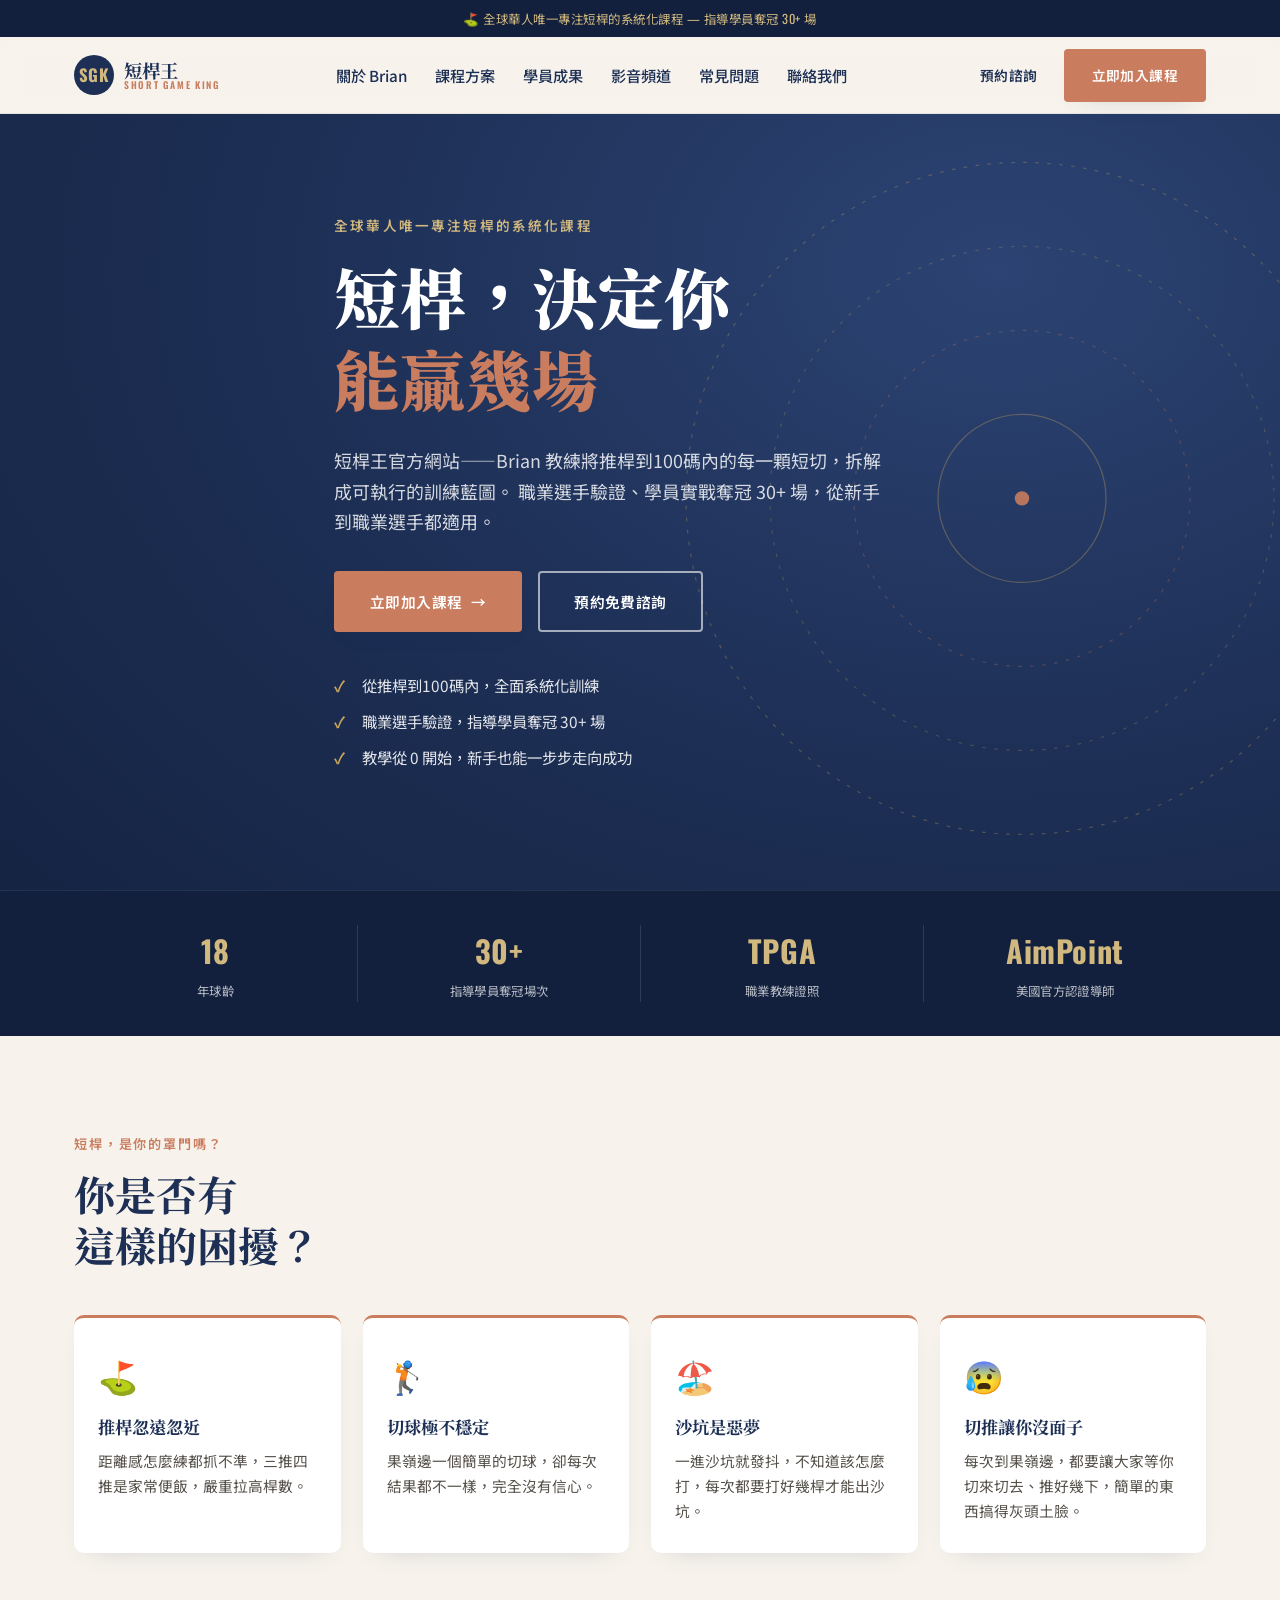
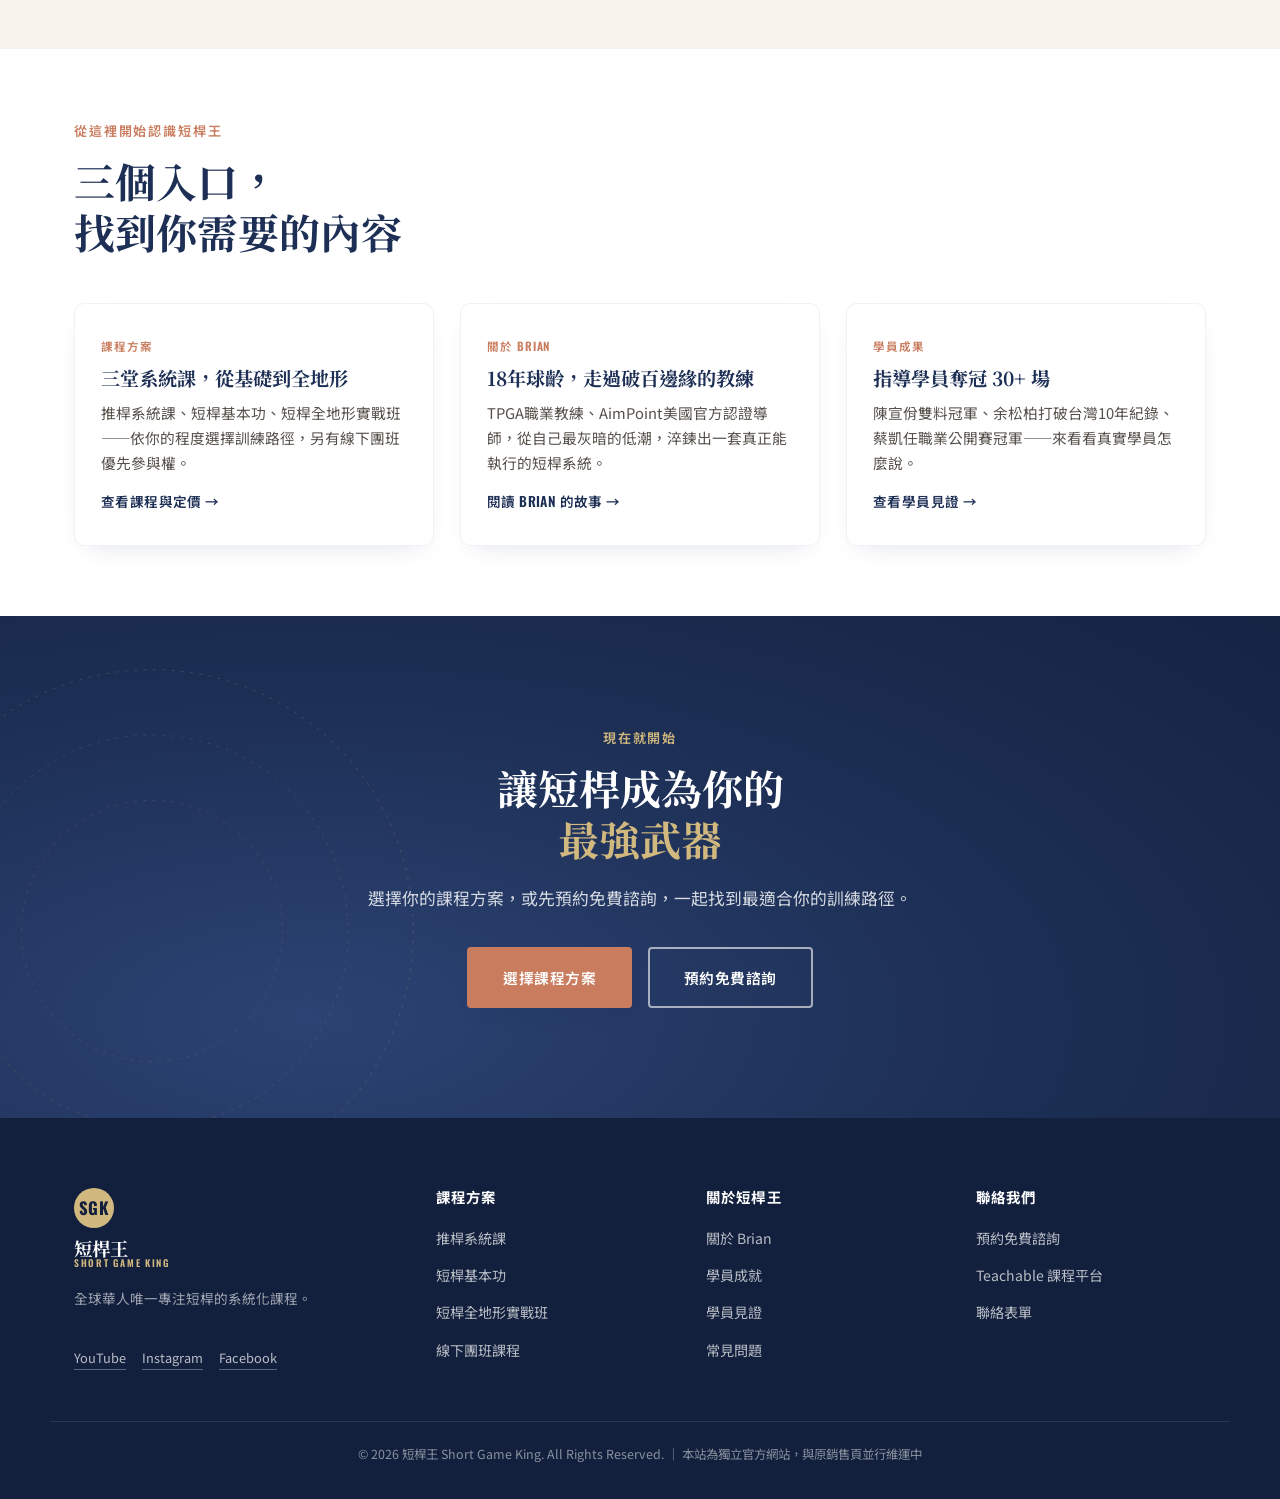
==== index.html @ 6f1ddd5a "Add files via upload" ====
<!DOCTYPE html>
<html lang="zh-Hant">
<head>
<meta charset="UTF-8">
<meta name="viewport" content="width=device-width, initial-scale=1.0">
<title>首頁｜短桿王 SHORT GAME KING</title>
<meta name="description" content="短桿王官方網站——全球華人唯一專注短桿的系統化課程，Brian教練指導學員奪冠30+場。">
<link rel="icon" href="data:,">
<link rel="preconnect" href="https://fonts.googleapis.com">
<link rel="preconnect" href="https://fonts.gstatic.com" crossorigin>
<link href="https://fonts.googleapis.com/css2?family=Noto+Serif+TC:wght@500;700;900&family=Noto+Sans+TC:wght@400;500;700&family=Oswald:wght@400;500;600;700&display=swap" rel="stylesheet">
<link rel="stylesheet" href="assets/css/style.css">
</head>
<body class="">
<div class="announce-bar">
  <span>⛳ 全球華人唯一專注短桿的系統化課程 — 指導學員奪冠 30+ 場</span>
</div>

<header class="site-header" id="siteHeader">
  <div class="container header-inner">
    <a href="index.html" class="brand">
      <span class="brand-mark">SGK</span>
      <span class="brand-text">短桿王<em>SHORT GAME KING</em></span>
    </a>

    <nav class="main-nav" id="mainNav">
      <ul>
        <li><a href="about.html">關於 Brian</a></li>
        <li class="has-dropdown">
          <a href="courses.html">課程方案</a>
          <ul class="dropdown">
            <li><a href="courses.html#course-putting">推桿系統課</a></li>
            <li><a href="courses.html#course-basic">短桿基本功</a></li>
            <li><a href="courses.html#course-pro">短桿全地形實戰班</a></li>
            <li><a href="courses.html#group-class">切桿線下團班</a></li>
          </ul>
        </li>
        <li><a href="results.html">學員成果</a></li>
        <li><a href="media.html">影音頻道</a></li>
        <li><a href="faq.html">常見問題</a></li>
        <li><a href="contact.html">聯絡我們</a></li>
      </ul>
    </nav>

    <div class="header-cta">
      <a href="contact.html" class="btn btn-ghost">預約諮詢</a>
      <a href="courses.html" class="btn btn-primary">立即加入課程</a>
    </div>

    <button class="nav-toggle" id="navToggle" aria-label="開啟選單" aria-expanded="false">
      <span></span><span></span><span></span>
    </button>
  </div>
</header>
<main id="top">
  <section class="hero">
    <div class="rings-decor " aria-hidden="true">
      <svg viewBox="0 0 600 600" xmlns="http://www.w3.org/2000/svg">
        <circle cx="300" cy="300" r="280" class="ring ring-1"/>
        <circle cx="300" cy="300" r="210" class="ring ring-2"/>
        <circle cx="300" cy="300" r="140" class="ring ring-3"/>
        <circle cx="300" cy="300" r="70" class="ring ring-4"/>
        <circle cx="300" cy="300" r="6" class="ring-pin"/>
      </svg>
    </div>
    <div class="container hero-inner">
      <p class="eyebrow">全球華人唯一專注短桿的系統化課程</p>
      <h1>短桿，決定你<br><span class="text-gold">能贏幾場</span></h1>
      <p class="hero-lede">
        短桿王官方網站——Brian 教練將推桿到100碼內的每一顆短切，拆解成可執行的訓練藍圖。
        職業選手驗證、學員實戰奪冠 30+ 場，從新手到職業選手都適用。
      </p>
      <div class="hero-actions">
        <a href="courses.html" class="btn btn-primary btn-lg">立即加入課程 <span aria-hidden="true">→</span></a>
        <a href="contact.html" class="btn btn-outline-light btn-lg">預約免費諮詢</a>
      </div>
      <ul class="hero-checks">
        <li>從推桿到100碼內，全面系統化訓練</li>
        <li>職業選手驗證，指導學員奪冠 30+ 場</li>
        <li>教學從 0 開始，新手也能一步步走向成功</li>
      </ul>
    </div>
  </section>

  <section class="stat-bar">
    <div class="container stat-grid">
      <div class="stat"><span class="stat-num">18</span><span class="stat-label">年球齡</span></div>
      <div class="stat"><span class="stat-num">30+</span><span class="stat-label">指導學員奪冠場次</span></div>
      <div class="stat"><span class="stat-num">TPGA</span><span class="stat-label">職業教練證照</span></div>
      <div class="stat"><span class="stat-num">AimPoint</span><span class="stat-label">美國官方認證導師</span></div>
    </div>
  </section>

  <section class="pain section">
    <div class="container">
      <p class="section-eyebrow">短桿，是你的罩門嗎？</p>
      <h2 class="section-title">你是否有<br>這樣的困擾？</h2>
      <div class="pain-grid">
        <div class="pain-card"><span class="pain-icon">⛳</span><h3>推桿忽遠忽近</h3><p>距離感怎麼練都抓不準，三推四推是家常便飯，嚴重拉高桿數。</p></div>
        <div class="pain-card"><span class="pain-icon">🏌️</span><h3>切球極不穩定</h3><p>果嶺邊一個簡單的切球，卻每次結果都不一樣，完全沒有信心。</p></div>
        <div class="pain-card"><span class="pain-icon">🏖️</span><h3>沙坑是惡夢</h3><p>一進沙坑就發抖，不知道該怎麼打，每次都要打好幾桿才能出沙坑。</p></div>
        <div class="pain-card"><span class="pain-icon">😰</span><h3>切推讓你沒面子</h3><p>每次到果嶺邊，都要讓大家等你切來切去、推好幾下，簡單的東西搞得灰頭土臉。</p></div>
      </div>
    </div>
  </section>

  <section class="section section-tight" style="background:var(--white);">
    <div class="container">
      <p class="section-eyebrow">從這裡開始認識短桿王</p>
      <h2 class="section-title">三個入口，<br>找到你需要的內容</h2>
      <div class="teaser-grid">
        <a href="courses.html" class="teaser-card">
          <span class="teaser-tag">課程方案</span>
          <h3>三堂系統課，從基礎到全地形</h3>
          <p>推桿系統課、短桿基本功、短桿全地形實戰班——依你的程度選擇訓練路徑，另有線下團班優先參與權。</p>
          <span class="teaser-link">查看課程與定價 →</span>
        </a>
        <a href="about.html" class="teaser-card">
          <span class="teaser-tag">關於 Brian</span>
          <h3>18年球齡，走過破百邊緣的教練</h3>
          <p>TPGA職業教練、AimPoint美國官方認證導師，從自己最灰暗的低潮，淬鍊出一套真正能執行的短桿系統。</p>
          <span class="teaser-link">閱讀 Brian 的故事 →</span>
        </a>
        <a href="results.html" class="teaser-card">
          <span class="teaser-tag">學員成果</span>
          <h3>指導學員奪冠 30+ 場</h3>
          <p>陳宣佾雙料冠軍、余松柏打破台灣10年紀錄、蔡凱任職業公開賽冠軍——來看看真實學員怎麼說。</p>
          <span class="teaser-link">查看學員見證 →</span>
        </a>
      </div>
    </div>
  </section>

  <section class="final-cta" id="contact-cta">
    <div class="rings-decor" aria-hidden="true">
      <svg viewBox="0 0 600 600" xmlns="http://www.w3.org/2000/svg">
        <circle cx="300" cy="300" r="280" class="ring ring-1"/>
        <circle cx="300" cy="300" r="210" class="ring ring-2"/>
        <circle cx="300" cy="300" r="140" class="ring ring-3"/>
      </svg>
    </div>
    <div class="container final-cta-inner">
      <p class="section-eyebrow section-eyebrow--light">現在就開始</p>
      <h2 class="section-title section-title--light">讓短桿成為你的<br><span class="text-gold">最強武器</span></h2>
      <p class="final-cta-desc">選擇你的課程方案，或先預約免費諮詢，一起找到最適合你的訓練路徑。</p>
      <div class="hero-actions">
        <a href="courses.html" class="btn btn-primary btn-lg">選擇課程方案</a>
        <a href="https://calendly.com/shortgameking_tw/1v1_call" class="btn btn-outline-light btn-lg" target="_blank" rel="noopener">預約免費諮詢</a>
      </div>
    </div>
  </section>

</main>
<footer class="site-footer">
  <div class="container footer-grid">
    <div class="footer-brand">
      <span class="brand-mark">SGK</span>
      <span class="brand-text">短桿王<em>SHORT GAME KING</em></span>
      <p>全球華人唯一專注短桿的系統化課程。</p>
      <ul class="footer-social">
        <li><a href="#" id="footer-youtube">YouTube</a></li>
        <li><a href="#" id="footer-instagram">Instagram</a></li>
        <li><a href="#" id="footer-facebook">Facebook</a></li>
      </ul>
    </div>
    <div class="footer-col">
      <h4>課程方案</h4>
      <ul>
        <li><a href="courses.html#course-putting">推桿系統課</a></li>
        <li><a href="courses.html#course-basic">短桿基本功</a></li>
        <li><a href="courses.html#course-pro">短桿全地形實戰班</a></li>
        <li><a href="courses.html#group-class">線下團班課程</a></li>
      </ul>
    </div>
    <div class="footer-col">
      <h4>關於短桿王</h4>
      <ul>
        <li><a href="about.html">關於 Brian</a></li>
        <li><a href="results.html">學員成就</a></li>
        <li><a href="results.html#testimonials">學員見證</a></li>
        <li><a href="faq.html">常見問題</a></li>
      </ul>
    </div>
    <div class="footer-col">
      <h4>聯絡我們</h4>
      <ul>
        <li><a href="https://calendly.com/shortgameking_tw/1v1_call" target="_blank" rel="noopener">預約免費諮詢</a></li>
        <li><a href="https://shortgameking_tw.teachable.com" target="_blank" rel="noopener">Teachable 課程平台</a></li>
        <li><a href="contact.html">聯絡表單</a></li>
      </ul>
    </div>
  </div>
  <div class="container footer-bottom">
    <p>© <span id="year"></span> 短桿王 Short Game King. All Rights Reserved. ｜ 本站為獨立官方網站，與原銷售頁並行維運中</p>
  </div>
</footer>

<a href="contact.html" class="sticky-cta">預約免費諮詢</a>

<script src="assets/js/script.js"></script>
</body>
</html>
---- assets/css/style.css ----
/* ==========================================================
   短桿王 SHORT GAME KING — 官方網站 Design Tokens
   Color: Navy #1D2F55 / Terracotta #C97C5E / Gold #C9A45C / Cream #F7F3EC
   Type: Noto Serif TC (display) + Noto Sans TC (body) + Oswald (utility/stat)
   Signature: 距離環 Distance Rings — 呼應 AimPoint 果嶺判讀 / 推桿距離控制
   ========================================================== */

:root{
  --navy:        #1D2F55;
  --navy-deep:   #12203D;
  --navy-tint:   #2C4373;
  --terracotta:  #C97C5E;
  --terracotta-deep:#B0603F;
  --gold:        #C9A45C;
  --gold-light:  #D1B87F;
  --cream:       #F7F3EC;
  --cream-deep:  #EFE8DA;
  --ink:         #201C18;
  --ink-soft:    #55504A;
  --white:       #FFFFFF;

  --font-display: 'Noto Serif TC', serif;
  --font-body:    'Noto Sans TC', sans-serif;
  --font-utility: 'Oswald', 'Noto Sans TC', sans-serif;

  --radius: 4px;
  --radius-lg: 10px;
  --shadow-card: 0 18px 40px -20px rgba(29,47,85,.28);
  --shadow-soft: 0 10px 26px -16px rgba(29,47,85,.22);
  --container-w: 1180px;
}

*,*::before,*::after{ box-sizing: border-box; }
html{ scroll-behavior: smooth; }
body{
  margin:0;
  font-family: var(--font-body);
  color: var(--ink);
  background: var(--cream);
  line-height: 1.7;
  -webkit-font-smoothing: antialiased;
}
img{ max-width:100%; display:block; }
a{ color: inherit; text-decoration: none; }
ul{ list-style:none; margin:0; padding:0; }
h1,h2,h3,h4{ font-family: var(--font-display); margin:0; color: var(--navy); line-height:1.25; }
p{ margin:0 0 1em; }
.container{ max-width: var(--container-w); margin:0 auto; padding: 0 24px; }

:focus-visible{ outline: 3px solid var(--terracotta); outline-offset: 2px; }

@media (prefers-reduced-motion: reduce){
  *{ animation-duration: .001ms !important; animation-iteration-count: 1 !important; transition-duration: .001ms !important; scroll-behavior: auto !important; }
}

/* ---------- Buttons ---------- */
.btn{
  display:inline-flex; align-items:center; gap:8px;
  font-family: var(--font-utility);
  font-weight:600; letter-spacing:.03em; text-transform:uppercase; font-size:.86rem;
  padding: 13px 26px;
  border-radius: var(--radius);
  border: 2px solid transparent;
  cursor:pointer;
  transition: transform .18s ease, box-shadow .18s ease, background .18s ease, color .18s ease, border-color .18s ease;
  white-space: nowrap;
}
.btn:hover{ transform: translateY(-2px); }
.btn-primary{ background: var(--terracotta); color: var(--white); box-shadow: var(--shadow-soft); }
.btn-primary:hover{ background: var(--terracotta-deep); }
.btn-outline{ background: transparent; color: var(--navy); border-color: var(--navy); }
.btn-outline:hover{ background: var(--navy); color: var(--white); }
.btn-outline-light{ background: transparent; color: var(--white); border-color: rgba(255,255,255,.6); }
.btn-outline-light:hover{ background: var(--white); color: var(--navy); border-color: var(--white); }
.btn-ghost{ background: transparent; color: var(--navy); padding: 13px 14px; }
.btn-ghost:hover{ color: var(--terracotta); transform:none; }
.btn-lg{ padding: 16px 34px; font-size: .92rem; }
.btn-sm{ padding: 9px 18px; font-size: .76rem; width:100%; justify-content:center; }

/* ---------- Section shells ---------- */
.section{ padding: 96px 0; }
.section.section-tight{ padding: 70px 0; }
.section-eyebrow{
  font-family: var(--font-utility);
  text-transform: uppercase; letter-spacing:.14em; font-size:.82rem;
  color: var(--terracotta); font-weight:600; margin: 0 0 14px;
}
.section-eyebrow--light{ color: var(--gold-light); }
.section-title{ font-size: clamp(1.9rem, 3.2vw, 2.7rem); font-weight:700; margin-bottom: 20px; }
.section-title--light{ color: var(--white); }
.section-desc{ max-width: 640px; color: var(--ink-soft); font-size: 1.05rem; }
.text-gold{ color: var(--terracotta); }
.final-cta .text-gold, .page-hero .text-gold{ color: var(--gold-light); }

/* ==========================================================
   Announcement bar + Header
   ========================================================== */
.announce-bar{
  background: var(--navy-deep); color: var(--gold-light);
  text-align:center; font-family: var(--font-utility);
  font-size: .78rem; letter-spacing:.04em; padding: 8px 16px;
}

.site-header{
  position: sticky; top:0; z-index: 60;
  background: rgba(247,243,236,.92); backdrop-filter: blur(8px);
  border-bottom: 1px solid rgba(29,47,85,.08);
}
.header-inner{ display:flex; align-items:center; justify-content:space-between; gap: 24px; height: 76px; }
.brand{ display:flex; align-items:center; gap:10px; flex-shrink:0; }
.brand-mark{
  font-family: var(--font-utility); font-weight:700; font-size:1.05rem;
  background: var(--navy); color: var(--gold-light);
  width:40px; height:40px; border-radius:50%;
  display:flex; align-items:center; justify-content:center; letter-spacing:.02em;
}
.brand-text{ font-family: var(--font-display); font-weight:700; font-size:1.15rem; color: var(--navy); display:flex; flex-direction:column; line-height:1.1; }
.brand-text em{ font-style:normal; font-family: var(--font-utility); font-size:.6rem; letter-spacing:.18em; color: var(--terracotta); font-weight:600; }

.main-nav ul{ display:flex; gap: 28px; }
.main-nav > ul > li{ position:relative; }
.main-nav a{ font-size:.95rem; font-weight:500; color: var(--navy); padding:8px 0; }
.main-nav > ul > li > a:hover, .main-nav a.is-active{ color: var(--terracotta); }
.has-dropdown .dropdown{
  position:absolute; top: 100%; left:50%; transform: translateX(-50%);
  background: var(--white); border-radius: var(--radius-lg); box-shadow: var(--shadow-card);
  padding: 10px; min-width: 220px; opacity:0; visibility:hidden; translate: 0 6px;
  transition: opacity .18s ease, translate .18s ease, visibility .18s ease;
}
.has-dropdown:hover .dropdown, .has-dropdown:focus-within .dropdown{ opacity:1; visibility:visible; translate:0 0; }
.dropdown li a{ display:block; padding: 9px 12px; border-radius: 6px; font-size:.88rem; }
.dropdown li a:hover{ background: var(--cream); color: var(--terracotta); }

.header-cta{ display:flex; align-items:center; gap: 10px; flex-shrink:0; }
.nav-toggle{ display:none; }

@media (max-width: 960px){
  .main-nav{
    position: fixed; inset: 76px 0 0 0; background: var(--navy);
    padding: 30px 24px; transform: translateX(100%);
    transition: transform .28s ease; overflow-y:auto;
  }
  .main-nav.open{ transform: translateX(0); }
  .main-nav ul{ flex-direction:column; gap: 4px; }
  .main-nav a{ color: var(--white); font-size:1.05rem; padding: 12px 4px; display:block; }
  .has-dropdown .dropdown{
    position:static; transform:none; box-shadow:none; background: rgba(255,255,255,.06);
    opacity:1; visibility:visible; margin-top:4px;
  }
  .dropdown li a{ color: var(--cream); }
  .dropdown li a:hover{ background: rgba(255,255,255,.08); color: var(--gold-light); }
  .header-cta{ display:none; }
  .nav-toggle{
    display:flex; flex-direction:column; justify-content:center; gap:5px;
    width:38px; height:38px; background:none; border:none; cursor:pointer; padding:0;
  }
  .nav-toggle span{ width:100%; height:2px; background: var(--navy); transition: transform .25s ease, opacity .25s ease; }
  .nav-toggle[aria-expanded="true"] span:nth-child(1){ transform: translateY(7px) rotate(45deg); }
  .nav-toggle[aria-expanded="true"] span:nth-child(2){ opacity:0; }
  .nav-toggle[aria-expanded="true"] span:nth-child(3){ transform: translateY(-7px) rotate(-45deg); }
}

/* ==========================================================
   Hero (homepage) — 距離環 Distance Rings signature
   ========================================================== */
.hero{
  position:relative; overflow:hidden;
  background: radial-gradient(120% 140% at 78% 20%, var(--navy-tint) 0%, var(--navy) 46%, var(--navy-deep) 100%);
  padding: 100px 0 120px;
  isolation: isolate;
}
.rings-decor{
  position:absolute; z-index:-1; opacity:.9;
}
.rings-decor svg{ width:100%; height:100%; }
.rings-decor .ring{ fill:none; stroke: rgba(201,164,92,.35); stroke-width:1; stroke-dasharray: 3 7; }
.rings-decor .ring-2{ stroke: rgba(201,164,92,.28); }
.rings-decor .ring-3{ stroke: rgba(201,124,94,.32); }
.rings-decor .ring-4{ stroke: rgba(201,164,92,.4); stroke-dasharray: none; }
.rings-decor .ring-pin{ fill: var(--terracotta); }

.hero .rings-decor{ top:50%; right:-8%; translate: 0 -50%; width: min(60vw, 720px); aspect-ratio:1; }

.hero-inner{ max-width: 660px; }
.eyebrow{
  font-family: var(--font-utility); text-transform:uppercase; letter-spacing:.16em;
  color: var(--gold-light); font-size:.85rem; font-weight:600; margin: 0 0 18px;
}
.hero h1{
  color: var(--white); font-size: clamp(2.5rem, 5.4vw, 4.1rem); font-weight:900; margin-bottom: 26px;
}
.hero-lede{ color: rgba(255,255,255,.82); font-size: 1.12rem; max-width: 560px; margin-bottom: 34px; }
.hero-actions{ display:flex; flex-wrap:wrap; gap: 16px; margin-bottom: 40px; }
.hero-checks{ display:flex; flex-direction:column; gap:10px; }
.hero-checks li{ color: rgba(255,255,255,.88); font-size:.96rem; padding-left: 28px; position:relative; }
.hero-checks li::before{ content:"✓"; position:absolute; left:0; top:0; color: var(--gold); font-weight:700; }

/* ---------- Page hero (inner pages) ---------- */
.page-hero{
  position:relative; overflow:hidden; isolation:isolate;
  background: radial-gradient(120% 160% at 85% 0%, var(--navy-tint) 0%, var(--navy) 50%, var(--navy-deep) 100%);
  padding: 64px 0 58px;
}
.page-hero .rings-decor{ top:50%; right:-14%; translate:0 -50%; width: min(46vw,480px); aspect-ratio:1; opacity:.6; }
.breadcrumb{ font-family: var(--font-utility); font-size:.76rem; letter-spacing:.06em; color: rgba(255,255,255,.55); margin-bottom:16px; text-transform:uppercase; }
.breadcrumb a{ color: rgba(255,255,255,.75); }
.breadcrumb a:hover{ color: var(--gold-light); }
.page-hero h1{ color:var(--white); font-size: clamp(2rem,3.6vw,2.9rem); font-weight:800; margin-bottom:14px; }
.page-hero p{ color: rgba(255,255,255,.78); max-width: 620px; font-size:1.02rem; margin:0; }

/* ---------- Stat bar ---------- */
.stat-bar{ background: var(--navy-deep); border-top: 1px solid rgba(255,255,255,.08); }
.stat-grid{ display:grid; grid-template-columns: repeat(4,1fr); padding: 34px 24px; }
.stat{ text-align:center; border-left: 1px solid rgba(255,255,255,.12); padding: 0 12px; }
.stat:first-child{ border-left:none; }
.stat-num{ display:block; font-family: var(--font-utility); font-weight:700; font-size: clamp(1.3rem,2.4vw,1.9rem); color: var(--gold-light); letter-spacing:.02em; }
.stat-label{ display:block; font-size:.78rem; color: rgba(255,255,255,.7); margin-top:4px; letter-spacing:.03em; }
@media (max-width: 720px){
  .stat-grid{ grid-template-columns: repeat(2,1fr); row-gap: 22px; }
  .stat:nth-child(3){ border-left: 1px solid rgba(255,255,255,.12); }
}

/* ==========================================================
   Pain points
   ========================================================== */
.pain{ background: var(--cream); }
.pain-grid{ display:grid; grid-template-columns: repeat(4,1fr); gap: 22px; margin-top: 44px; }
.pain-card{ background: var(--white); border-radius: var(--radius-lg); padding: 30px 24px; box-shadow: var(--shadow-soft); border-top: 3px solid var(--terracotta); }
.pain-icon{ font-size: 2rem; display:block; margin-bottom: 14px; }
.pain-card h3{ font-size: 1.08rem; margin-bottom: 10px; }
.pain-card p{ color: var(--ink-soft); font-size:.92rem; margin:0; }
@media (max-width: 960px){ .pain-grid{ grid-template-columns: repeat(2,1fr); } }
@media (max-width: 560px){ .pain-grid{ grid-template-columns: 1fr; } }

/* ==========================================================
   Teaser cards (Home page → links out to full pages)
   ========================================================== */
.teaser-grid{ display:grid; grid-template-columns: repeat(3,1fr); gap: 26px; margin-top: 46px; }
.teaser-card{
  background: var(--white); border-radius: var(--radius-lg); padding: 32px 26px;
  box-shadow: var(--shadow-soft); display:flex; flex-direction:column; height:100%;
  border: 1px solid rgba(29,47,85,.06); transition: transform .2s ease, box-shadow .2s ease;
}
.teaser-card:hover{ transform: translateY(-4px); box-shadow: var(--shadow-card); }
.teaser-card .teaser-tag{ font-family: var(--font-utility); font-size:.72rem; text-transform:uppercase; letter-spacing:.08em; color: var(--terracotta); font-weight:600; margin-bottom:10px; }
.teaser-card h3{ font-size:1.2rem; margin-bottom: 10px; }
.teaser-card p{ color: var(--ink-soft); font-size:.92rem; flex-grow:1; }
.teaser-card .teaser-link{ font-family: var(--font-utility); font-weight:600; font-size:.85rem; color: var(--navy); text-transform:uppercase; letter-spacing:.03em; }
.teaser-card .teaser-link:hover{ color: var(--terracotta); }
@media (max-width: 900px){ .teaser-grid{ grid-template-columns: 1fr; } }

.two-up-teaser{ display:grid; grid-template-columns: 1fr 1fr; gap: 26px; margin-top: 46px; }
@media (max-width: 800px){ .two-up-teaser{ grid-template-columns: 1fr; } }

/* ==========================================================
   Pricing / Courses
   ========================================================== */
.courses{ background: var(--white); }
.pricing-grid{ display:grid; grid-template-columns: repeat(3,1fr); gap: 26px; margin-top: 50px; align-items: stretch; }
.price-card{ position:relative; background: var(--cream); border-radius: var(--radius-lg); padding: 34px 28px 30px; display:flex; flex-direction:column; border: 1px solid rgba(29,47,85,.08); }
.price-card--featured{ background: linear-gradient(165deg, var(--navy) 0%, var(--navy-deep) 100%); color: var(--white); box-shadow: 0 30px 60px -24px rgba(29,47,85,.5); transform: translateY(-10px); }
.price-card--featured .price-name, .price-card--featured .price-desc{ color: var(--white); }
.price-card--featured .price-sub, .price-card--featured .price-note{ color: rgba(255,255,255,.68); }
.price-card--featured .price-features li{ color: rgba(255,255,255,.92); border-color: rgba(255,255,255,.14); }
.price-card--featured .price-features li::before{ color: var(--gold-light); }
.price-badge{ position:absolute; top:-14px; left:28px; background: var(--terracotta); color:#fff; font-family: var(--font-utility); font-size:.72rem; letter-spacing:.08em; text-transform:uppercase; padding: 6px 14px; border-radius: 999px; font-weight:600; }
.price-name{ font-size:1.4rem; margin-bottom: 4px; }
.price-sub{ font-size:.84rem; color: var(--ink-soft); margin-bottom: 18px; }
.price-tag{ display:flex; align-items:baseline; gap:4px; margin-bottom:2px; }
.price-currency{ font-family: var(--font-utility); font-size:1.2rem; color: var(--terracotta); font-weight:600; }
.price-card--featured .price-currency{ color: var(--gold-light); }
.price-num{ font-family: var(--font-utility); font-size:2.6rem; font-weight:700; }
.price-unit{ font-family: var(--font-utility); font-size:.85rem; color: var(--ink-soft); }
.price-card--featured .price-unit{ color: rgba(255,255,255,.68); }
.price-note{ font-size:.78rem; color: var(--ink-soft); margin-bottom: 18px; }
.price-desc{ font-size:.92rem; color: var(--ink-soft); margin-bottom: 22px; }
.price-features{ margin-bottom: 26px; flex-grow:1; }
.price-features li{ padding: 9px 0 9px 26px; position:relative; font-size:.9rem; border-top: 1px solid rgba(29,47,85,.08); }
.price-features li:first-child{ border-top:none; }
.price-features li::before{ content:"✓"; position:absolute; left:0; top:9px; color: var(--terracotta); font-weight:700; }
.price-card .btn{ width:100%; justify-content:center; }
.price-upgrade{ font-size:.78rem; color: rgba(255,255,255,.75); margin: 14px 0 0; text-align:center; }
@media (max-width: 980px){
  .pricing-grid{ grid-template-columns: 1fr; max-width:460px; margin-inline:auto; }
  .price-card--featured{ transform:none; order:-1; }
}

/* ---------- Compare table ---------- */
.compare-wrap{ margin-top: 90px; }
.compare-title{ font-size: 1.15rem; font-weight:500; color: var(--ink-soft); max-width: 760px; margin-bottom: 30px; font-family: var(--font-body); }
.compare-table-scroll{ overflow-x:auto; border-radius: var(--radius-lg); box-shadow: var(--shadow-soft); }
.compare-table{ width:100%; border-collapse: collapse; min-width: 620px; background: var(--white); }
.compare-table th, .compare-table td{ padding: 14px 20px; text-align:center; font-size:.9rem; border-bottom: 1px solid rgba(29,47,85,.08); }
.compare-table thead th{ font-family: var(--font-display); font-weight:700; color: var(--navy); font-size:1rem; padding-top:24px; }
.compare-table thead th span{ display:block; font-family: var(--font-body); font-weight:400; font-size:.76rem; color: var(--ink-soft); margin-top:4px; }
.compare-table td:first-child, .compare-table th:first-child{ text-align:left; font-weight:500; color: var(--navy); }
.compare-table th.highlight{ background: var(--cream-deep); }
.compare-table td.highlight{ background: rgba(201,124,94,.06); font-weight:600; color: var(--terracotta-deep); }
.compare-table .group-label{ text-align:left; background: var(--navy); color: var(--gold-light); font-family: var(--font-utility); text-transform:uppercase; letter-spacing:.06em; font-size:.76rem; padding: 10px 20px; }
.compare-price-row td{ font-weight:700; font-size:1.05rem; color: var(--navy); }
.compare-price-row td span{ display:block; font-weight:400; font-size:.72rem; color: var(--ink-soft); }
.compare-cta-row td{ border-bottom:none; padding: 18px 20px 26px; }
.compare-footnote{ font-size:.8rem; color: var(--ink-soft); margin-top: 14px; }

/* ---------- Group class placeholder ---------- */
.group-class-note{ margin-top: 60px; background: var(--cream-deep); border: 1px dashed var(--terracotta); border-radius: var(--radius-lg); padding: 28px; display:flex; gap: 20px; align-items:flex-start; }
.group-class-icon{ font-size:1.8rem; flex-shrink:0; }
.group-class-note h4{ font-size:1.1rem; margin-bottom:8px; color: var(--navy); font-family: var(--font-display); }
.group-class-note p{ font-size:.92rem; color: var(--ink-soft); margin:0 0 6px; }
.placeholder-tag{ font-family: var(--font-utility); font-size:.72rem !important; letter-spacing:.06em; text-transform:uppercase; color: var(--terracotta) !important; font-weight:600; }

/* ==========================================================
   Coach (about page)
   ========================================================== */
.coach{ background: var(--cream); }
.coach-grid{ display:grid; grid-template-columns: 0.85fr 1.15fr; gap: 64px; align-items:start; }
.coach-photo-frame{ aspect-ratio: 4/5; border-radius: var(--radius-lg); background: linear-gradient(155deg, var(--navy) 0%, var(--navy-tint) 100%); display:flex; align-items:center; justify-content:center; box-shadow: var(--shadow-card); position:relative; overflow:hidden; }
.coach-photo-frame::after{ content:""; position:absolute; inset:0; background: radial-gradient(circle at 30% 20%, rgba(201,164,92,.25), transparent 60%); }
.coach-photo-placeholder{ color: rgba(255,255,255,.75); font-family: var(--font-utility); text-align:center; letter-spacing:.08em; font-size:.95rem; text-transform:uppercase; z-index:1; }
.coach-badges{ display:flex; flex-direction:column; gap:10px; margin-top: 22px; }
.coach-badges span{ background: var(--white); padding: 12px 16px; border-radius: var(--radius); font-size:.86rem; box-shadow: var(--shadow-soft); color: var(--navy); font-weight:500; }
.coach-role{ font-family: var(--font-utility); color: var(--terracotta); text-transform:uppercase; letter-spacing:.06em; font-size:.85rem; font-weight:600; margin-bottom: 26px; }
.coach-story p{ color: var(--ink-soft); font-size: 1rem; }
.coach-quote{ font-family: var(--font-display); font-size:1.3rem; color: var(--navy); font-weight:700; border-left: 3px solid var(--terracotta); padding-left: 20px; margin: 28px 0 !important; }
.coach-content .btn{ margin-top: 12px; }
@media (max-width: 900px){
  .coach-grid{ grid-template-columns: 1fr; gap: 40px; }
  .coach-photo-frame{ max-width: 320px; margin: 0 auto; }
  .coach-badges{ flex-direction:row; flex-wrap:wrap; justify-content:center; max-width:460px; margin-inline:auto; }
}

/* ==========================================================
   Achievements
   ========================================================== */
.achievements{ background: var(--navy); }
.achievements .section-eyebrow{ color: var(--gold-light); }
.achievements .section-title{ color: var(--white); }
.achieve-list{ margin-top: 40px; display:grid; grid-template-columns: repeat(2,1fr); gap: 14px 40px; }
.achieve-list li{ color: rgba(255,255,255,.9); font-size:.98rem; padding: 16px 0 16px 0; border-bottom: 1px solid rgba(255,255,255,.12); }
.achieve-list li strong{ color: var(--gold-light); font-family: var(--font-display); }
@media (max-width: 760px){ .achieve-list{ grid-template-columns: 1fr; } }

/* ==========================================================
   Testimonials
   ========================================================== */
.testimonials{ background: var(--white); }
.testi-grid{ display:grid; grid-template-columns: repeat(3,1fr); gap: 24px; margin-top: 46px; }
.testi-card{ background: var(--cream); border-radius: var(--radius-lg); padding: 26px 24px; display:flex; flex-direction:column; box-shadow: var(--shadow-soft); }
.testi-stars{ color: var(--gold); letter-spacing:2px; margin-bottom: 14px; font-size:.95rem; }
.testi-card p{ font-size:.9rem; color: var(--ink-soft); flex-grow:1; margin-bottom: 20px; }
.testi-person{ display:flex; align-items:center; gap: 12px; }
.testi-avatar{ width:42px; height:42px; border-radius:50%; background: var(--navy); color: var(--gold-light); display:flex; align-items:center; justify-content:center; font-family: var(--font-display); font-weight:700; flex-shrink:0; }
.testi-person strong{ display:block; font-size:.9rem; color: var(--navy); }
.testi-person small{ display:block; font-size:.76rem; color: var(--ink-soft); }
@media (max-width: 960px){ .testi-grid{ grid-template-columns: repeat(2,1fr); } }
@media (max-width: 620px){ .testi-grid{ grid-template-columns: 1fr; } }

/* ==========================================================
   Who is this for
   ========================================================== */
.who{ background: var(--cream); }
.who-grid{ display:grid; grid-template-columns: repeat(4,1fr); gap: 22px; margin-top: 44px; }
.who-card{ text-align:center; padding: 30px 20px; }
.who-icon{ font-size:2.2rem; display:block; margin-bottom: 14px; }
.who-card h3{ font-size:1.02rem; margin-bottom: 8px; }
.who-card p{ font-size:.88rem; color: var(--ink-soft); margin:0; }
@media (max-width: 900px){ .who-grid{ grid-template-columns: repeat(2,1fr); } }

/* ==========================================================
   Media / social
   ========================================================== */
.media{ background: var(--white); }
.media-grid{ display:grid; grid-template-columns: repeat(3,1fr); gap: 22px; margin-top: 44px; }
.media-card{ background: var(--navy); color: var(--white); border-radius: var(--radius-lg); padding: 34px 26px; text-align:center; transition: transform .2s ease, box-shadow .2s ease; box-shadow: var(--shadow-soft); }
.media-card:hover{ transform: translateY(-4px); box-shadow: var(--shadow-card); }
.media-icon{ display:inline-flex; align-items:center; justify-content:center; width:52px; height:52px; border-radius:50%; background: rgba(201,164,92,.16); color: var(--gold-light); font-size:1.3rem; margin-bottom: 16px; font-family: var(--font-utility); font-weight:700; }
.media-card h3{ color: var(--white); font-size:1.1rem; margin-bottom: 8px; }
.media-card p{ margin:0; }
@media (max-width: 760px){ .media-grid{ grid-template-columns: 1fr; } }

.video-placeholder-grid{ display:grid; grid-template-columns: repeat(3,1fr); gap:22px; margin-top:44px; }
.video-placeholder{ aspect-ratio:16/9; background: var(--cream-deep); border: 1px dashed var(--terracotta); border-radius: var(--radius-lg); display:flex; align-items:center; justify-content:center; flex-direction:column; gap:8px; color: var(--terracotta); font-family: var(--font-utility); font-size:.78rem; letter-spacing:.05em; text-transform:uppercase; text-align:center; padding: 16px; }
.video-placeholder span.play-ico{ font-size:1.6rem; }
@media (max-width: 900px){ .video-placeholder-grid{ grid-template-columns: repeat(2,1fr); } }
@media (max-width: 600px){ .video-placeholder-grid{ grid-template-columns: 1fr; } }

/* ==========================================================
   FAQ accordion
   ========================================================== */
.faq{ background: var(--cream); }
.faq-list{ margin-top: 40px; max-width: 780px; }
.faq-item{ border-bottom: 1px solid rgba(29,47,85,.14); }
.faq-q{ width:100%; display:flex; justify-content:space-between; align-items:center; gap:16px; background:none; border:none; text-align:left; cursor:pointer; font-family: var(--font-display); font-size: 1.05rem; font-weight:700; color: var(--navy); padding: 22px 4px; }
.faq-toggle{ font-family: var(--font-utility); font-size:1.3rem; color: var(--terracotta); flex-shrink:0; transition: transform .25s ease; }
.faq-item.open .faq-toggle{ transform: rotate(45deg); }
.faq-a{ max-height:0; overflow:hidden; transition: max-height .3s ease; }
.faq-a p{ padding: 0 4px 22px; color: var(--ink-soft); font-size:.95rem; margin:0; }

/* ==========================================================
   Contact page
   ========================================================== */
.contact{ background: var(--white); }
.contact-grid{ display:grid; grid-template-columns: 1fr 1fr; gap: 40px; margin-top: 46px; }
.contact-card{ background: var(--cream); border-radius: var(--radius-lg); padding: 34px 30px; box-shadow: var(--shadow-soft); }
.contact-card h3{ font-size:1.2rem; margin-bottom: 12px; }
.contact-card p{ color: var(--ink-soft); font-size:.94rem; }
.contact-list{ margin-top:18px; display:flex; flex-direction:column; gap:14px; }
.contact-list li{ display:flex; align-items:center; gap:12px; font-size:.92rem; color: var(--ink-soft); }
.contact-list .ci{ width:34px; height:34px; border-radius:50%; background: var(--navy); color: var(--gold-light); display:flex; align-items:center; justify-content:center; flex-shrink:0; font-size:.9rem; }
@media (max-width: 800px){ .contact-grid{ grid-template-columns: 1fr; } }

/* ==========================================================
   Final CTA
   ========================================================== */
.final-cta{ position:relative; overflow:hidden; isolation:isolate; background: radial-gradient(120% 140% at 24% 80%, var(--navy-tint) 0%, var(--navy) 45%, var(--navy-deep) 100%); padding: 110px 0; }
.final-cta .rings-decor{ right:auto; left:-10%; top:auto; bottom:-20%; translate:0; opacity:.7; position:absolute; width:min(50vw,560px); aspect-ratio:1; }
.final-cta-inner{ max-width: 640px; text-align:center; margin:0 auto; }
.final-cta-desc{ color: rgba(255,255,255,.82); font-size:1.05rem; margin-bottom: 34px; }
.final-cta .hero-actions{ justify-content:center; margin-bottom:0; }

/* ==========================================================
   Footer
   ========================================================== */
.site-footer{ background: var(--navy-deep); color: rgba(255,255,255,.75); padding: 70px 0 0; }
.footer-grid{ display:grid; grid-template-columns: 1.4fr 1fr 1fr 1fr; gap: 40px; padding-bottom: 50px; }
.footer-brand .brand-mark{ background: var(--gold-light); color: var(--navy-deep); }
.footer-brand{ display:flex; flex-direction:column; align-items:flex-start; gap:10px; }
.footer-brand .brand-text{ color: var(--white); }
.footer-brand .brand-text em{ color: var(--gold-light); }
.footer-brand p{ font-size:.85rem; color: rgba(255,255,255,.6); margin-top:8px; }
.footer-social{ display:flex; gap: 16px; margin-top: 10px; }
.footer-social a{ font-size:.8rem; color: rgba(255,255,255,.7); border-bottom: 1px solid rgba(255,255,255,.3); padding-bottom:2px; }
.footer-social a:hover{ color: var(--gold-light); border-color: var(--gold-light); }
.footer-col h4{ color: var(--white); font-size:.9rem; text-transform:uppercase; letter-spacing:.08em; font-family: var(--font-utility); margin-bottom: 18px; }
.footer-col ul{ display:flex; flex-direction:column; gap: 10px; }
.footer-col a{ font-size:.88rem; color: rgba(255,255,255,.7); }
.footer-col a:hover{ color: var(--gold-light); }
.footer-bottom{ border-top: 1px solid rgba(255,255,255,.1); padding: 22px 24px; text-align:center; font-size:.78rem; color: rgba(255,255,255,.5); }
@media (max-width: 900px){ .footer-grid{ grid-template-columns: repeat(2,1fr); } }
@media (max-width: 560px){ .footer-grid{ grid-template-columns: 1fr; } }

/* ==========================================================
   Sticky mobile CTA
   ========================================================== */
.sticky-cta{ display:none; position: fixed; bottom: 18px; left:50%; translate:-50% 0; z-index: 70; background: var(--terracotta); color:#fff; font-family: var(--font-utility); font-weight:600; letter-spacing:.03em; text-transform:uppercase; font-size:.82rem; padding: 13px 30px; border-radius: 999px; box-shadow: 0 12px 30px -8px rgba(29,47,85,.5); }
@media (max-width: 640px){ .sticky-cta{ display:inline-flex; } }
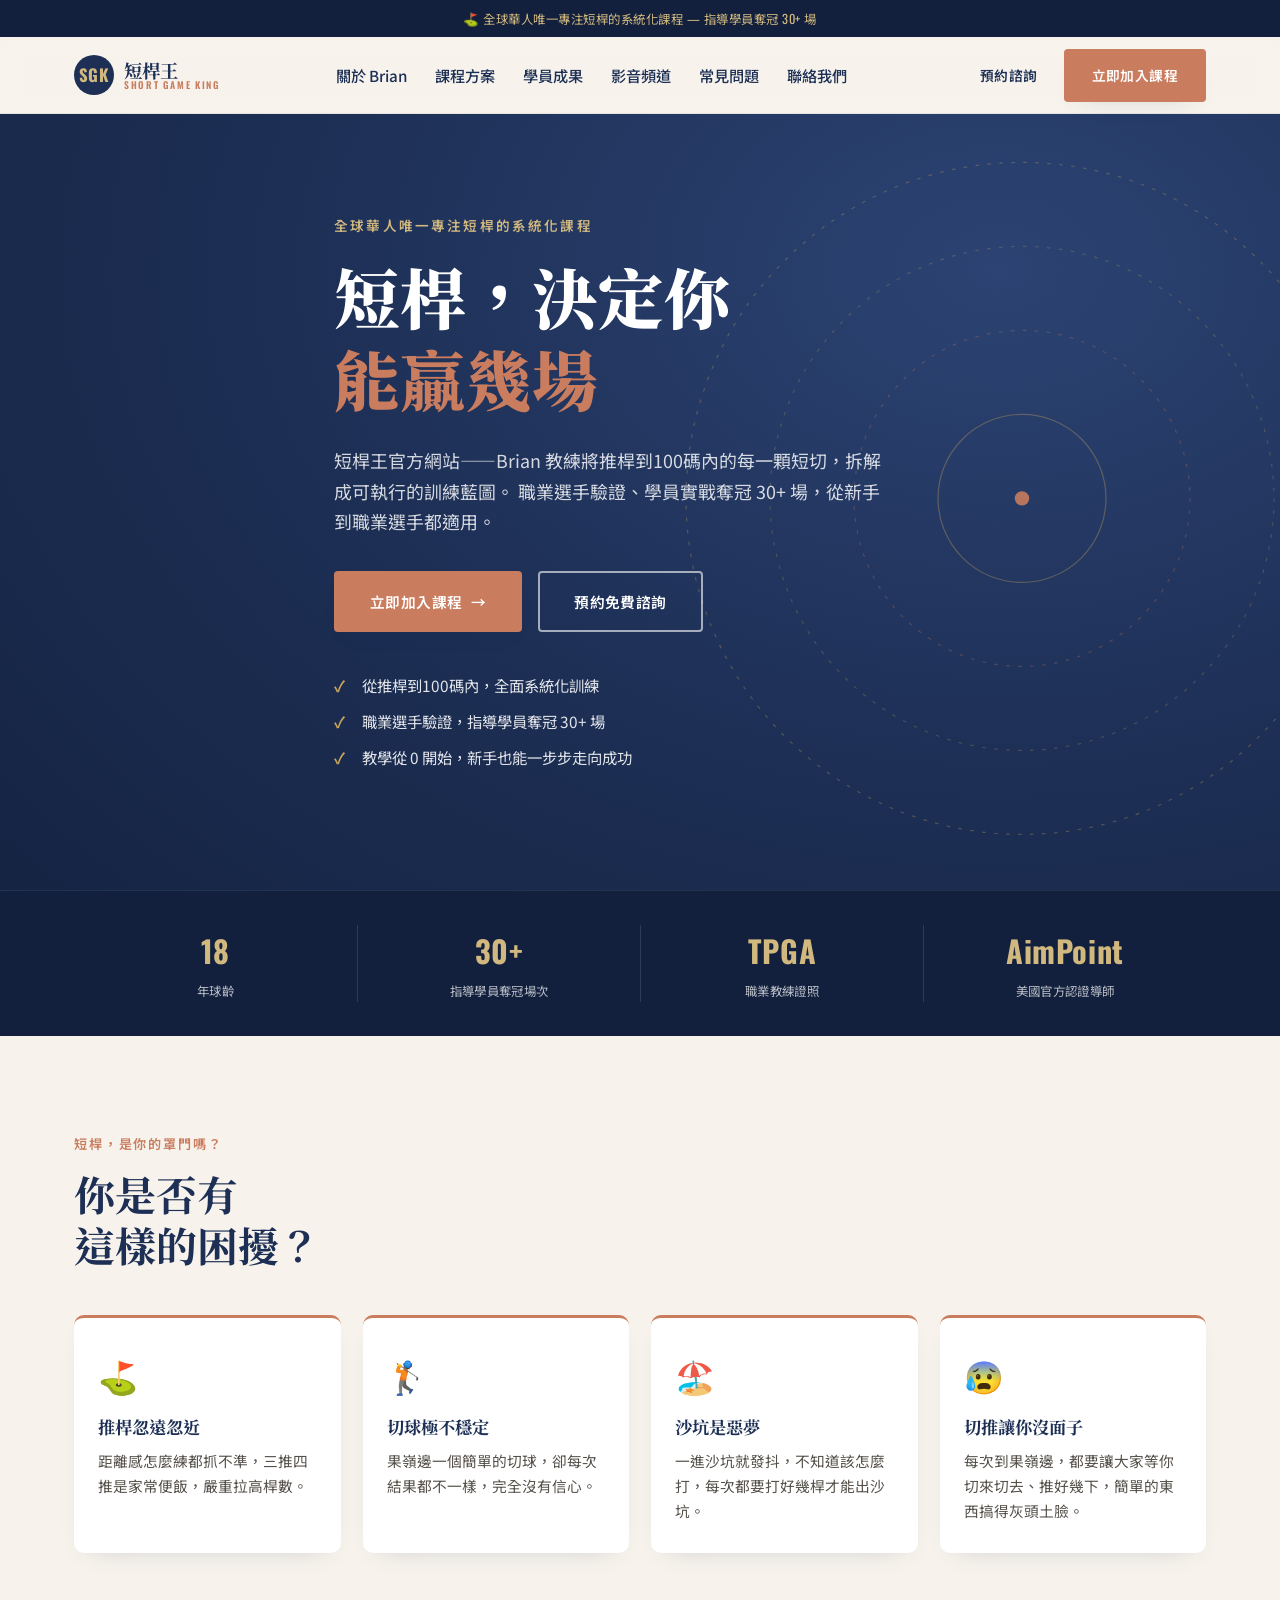
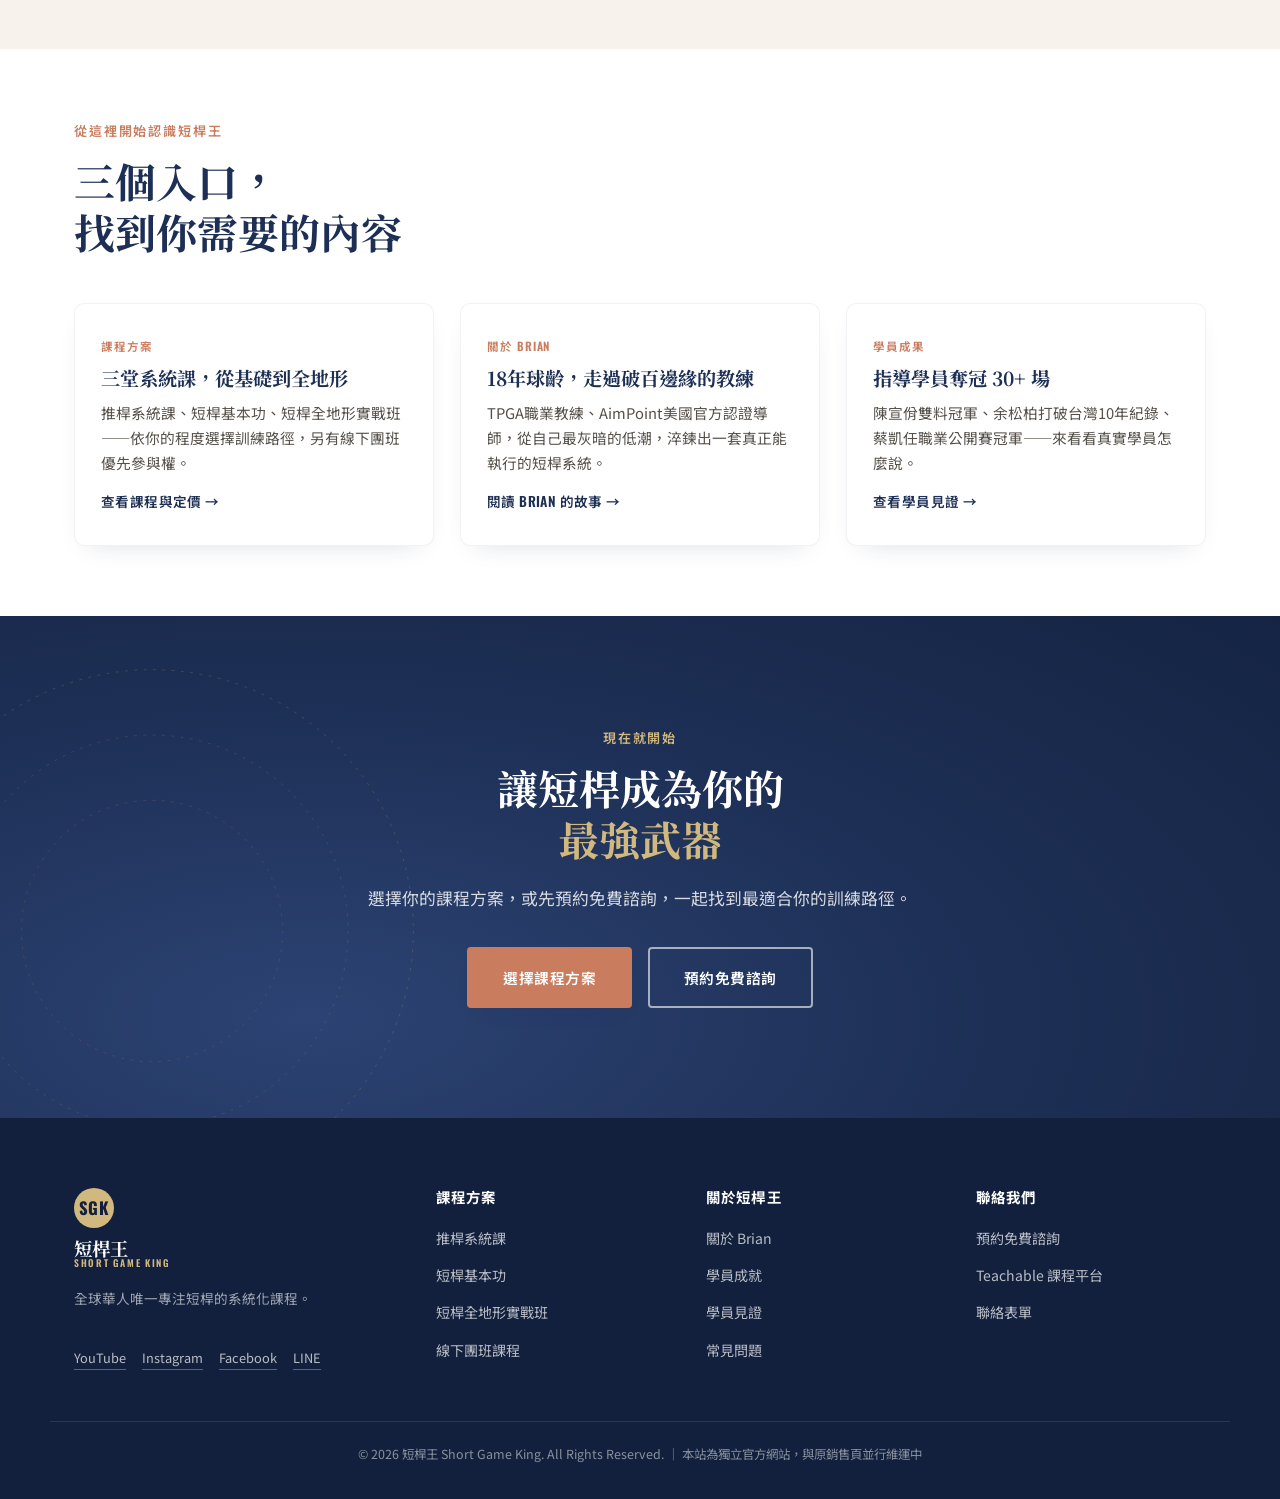
==== commit db27028c: "Update: Add all social media links (YouTube, Instagram, Facebook, LINE) to all pages" ====
--- a/index.html
+++ b/index.html
@@ -161,6 +161,7 @@
         <li><a href="#" id="footer-youtube">YouTube</a></li>
         <li><a href="#" id="footer-instagram">Instagram</a></li>
         <li><a href="#" id="footer-facebook">Facebook</a></li>
+        <li><a href="https://lin.ee/q3Zmr3o" target="_blank" rel="noopener">LINE</a></li>
       </ul>
     </div>
     <div class="footer-col">
--- a/assets/css/style.css
+++ b/assets/css/style.css
@@ -256,33 +256,46 @@
    Pricing / Courses
    ========================================================== */
 .courses{ background: var(--white); }
-.pricing-grid{ display:grid; grid-template-columns: repeat(3,1fr); gap: 26px; margin-top: 50px; align-items: stretch; }
-.price-card{ position:relative; background: var(--cream); border-radius: var(--radius-lg); padding: 34px 28px 30px; display:flex; flex-direction:column; border: 1px solid rgba(29,47,85,.08); }
-.price-card--featured{ background: linear-gradient(165deg, var(--navy) 0%, var(--navy-deep) 100%); color: var(--white); box-shadow: 0 30px 60px -24px rgba(29,47,85,.5); transform: translateY(-10px); }
+.pricing-grid{ display:flex; flex-direction:column; gap: 22px; margin-top: 50px; }
+.price-card{
+  position:relative; background: var(--cream); border-radius: var(--radius-lg);
+  padding: 30px 34px; display:flex; flex-direction:row; align-items:center; gap: 34px;
+  border: 1px solid rgba(29,47,85,.08);
+}
+.price-card--featured{ background: linear-gradient(115deg, var(--navy) 0%, var(--navy-deep) 100%); color: var(--white); box-shadow: 0 30px 60px -24px rgba(29,47,85,.5); }
 .price-card--featured .price-name, .price-card--featured .price-desc{ color: var(--white); }
 .price-card--featured .price-sub, .price-card--featured .price-note{ color: rgba(255,255,255,.68); }
 .price-card--featured .price-features li{ color: rgba(255,255,255,.92); border-color: rgba(255,255,255,.14); }
 .price-card--featured .price-features li::before{ color: var(--gold-light); }
-.price-badge{ position:absolute; top:-14px; left:28px; background: var(--terracotta); color:#fff; font-family: var(--font-utility); font-size:.72rem; letter-spacing:.08em; text-transform:uppercase; padding: 6px 14px; border-radius: 999px; font-weight:600; }
-.price-name{ font-size:1.4rem; margin-bottom: 4px; }
-.price-sub{ font-size:.84rem; color: var(--ink-soft); margin-bottom: 18px; }
+.price-badge{ position:absolute; top:-14px; left:34px; background: var(--terracotta); color:#fff; font-family: var(--font-utility); font-size:.72rem; letter-spacing:.08em; text-transform:uppercase; padding: 6px 14px; border-radius: 999px; font-weight:600; }
+
+.price-col-head{ flex: 0 0 220px; }
+.price-col-body{ flex: 1 1 auto; min-width:0; }
+.price-col-action{ flex: 0 0 220px; display:flex; flex-direction:column; align-items:stretch; gap:10px; }
+
+.price-name{ font-size:1.3rem; margin-bottom: 4px; }
+.price-sub{ font-size:.82rem; color: var(--ink-soft); margin-bottom: 16px; }
 .price-tag{ display:flex; align-items:baseline; gap:4px; margin-bottom:2px; }
-.price-currency{ font-family: var(--font-utility); font-size:1.2rem; color: var(--terracotta); font-weight:600; }
+.price-currency{ font-family: var(--font-utility); font-size:1.1rem; color: var(--terracotta); font-weight:600; }
 .price-card--featured .price-currency{ color: var(--gold-light); }
-.price-num{ font-family: var(--font-utility); font-size:2.6rem; font-weight:700; }
-.price-unit{ font-family: var(--font-utility); font-size:.85rem; color: var(--ink-soft); }
+.price-num{ font-family: var(--font-utility); font-size:2.2rem; font-weight:700; }
+.price-unit{ font-family: var(--font-utility); font-size:.82rem; color: var(--ink-soft); }
 .price-card--featured .price-unit{ color: rgba(255,255,255,.68); }
-.price-note{ font-size:.78rem; color: var(--ink-soft); margin-bottom: 18px; }
-.price-desc{ font-size:.92rem; color: var(--ink-soft); margin-bottom: 22px; }
-.price-features{ margin-bottom: 26px; flex-grow:1; }
-.price-features li{ padding: 9px 0 9px 26px; position:relative; font-size:.9rem; border-top: 1px solid rgba(29,47,85,.08); }
-.price-features li:first-child{ border-top:none; }
-.price-features li::before{ content:"✓"; position:absolute; left:0; top:9px; color: var(--terracotta); font-weight:700; }
+.price-note{ font-size:.76rem; color: var(--ink-soft); }
+.price-desc{ font-size:.92rem; color: var(--ink-soft); margin-bottom: 16px; }
+.price-features{ display:flex; flex-wrap:wrap; column-gap: 22px; row-gap: 6px; }
+.price-features li{ padding: 4px 0 4px 22px; position:relative; font-size:.86rem; flex: 0 0 auto; }
+.price-features li::before{ content:"✓"; position:absolute; left:0; top:4px; color: var(--terracotta); font-weight:700; }
 .price-card .btn{ width:100%; justify-content:center; }
-.price-upgrade{ font-size:.78rem; color: rgba(255,255,255,.75); margin: 14px 0 0; text-align:center; }
-@media (max-width: 980px){
-  .pricing-grid{ grid-template-columns: 1fr; max-width:460px; margin-inline:auto; }
-  .price-card--featured{ transform:none; order:-1; }
+.price-upgrade{ font-size:.74rem; color: rgba(255,255,255,.75); margin:0; text-align:center; }
+
+@media (max-width: 1080px){
+  .price-features{ flex-direction:column; }
+}
+@media (max-width: 860px){
+  .price-card{ flex-direction:column; align-items:stretch; text-align:left; }
+  .price-col-head, .price-col-action{ flex-basis:auto; }
+  .price-badge{ position:static; display:inline-block; margin-bottom:14px; }
 }
 
 /* ---------- Compare table ---------- */
@@ -315,7 +328,8 @@
 .coach{ background: var(--cream); }
 .coach-grid{ display:grid; grid-template-columns: 0.85fr 1.15fr; gap: 64px; align-items:start; }
 .coach-photo-frame{ aspect-ratio: 4/5; border-radius: var(--radius-lg); background: linear-gradient(155deg, var(--navy) 0%, var(--navy-tint) 100%); display:flex; align-items:center; justify-content:center; box-shadow: var(--shadow-card); position:relative; overflow:hidden; }
-.coach-photo-frame::after{ content:""; position:absolute; inset:0; background: radial-gradient(circle at 30% 20%, rgba(201,164,92,.25), transparent 60%); }
+.coach-photo-frame::after{ content:""; position:absolute; inset:0; background: radial-gradient(circle at 30% 20%, rgba(201,164,92,.18), transparent 60%); pointer-events:none; }
+.coach-photo-frame img{ width:100%; height:100%; object-fit:cover; object-position: center 20%; display:block; }
 .coach-photo-placeholder{ color: rgba(255,255,255,.75); font-family: var(--font-utility); text-align:center; letter-spacing:.08em; font-size:.95rem; text-transform:uppercase; z-index:1; }
 .coach-badges{ display:flex; flex-direction:column; gap:10px; margin-top: 22px; }
 .coach-badges span{ background: var(--white); padding: 12px 16px; border-radius: var(--radius); font-size:.86rem; box-shadow: var(--shadow-soft); color: var(--navy); font-weight:500; }
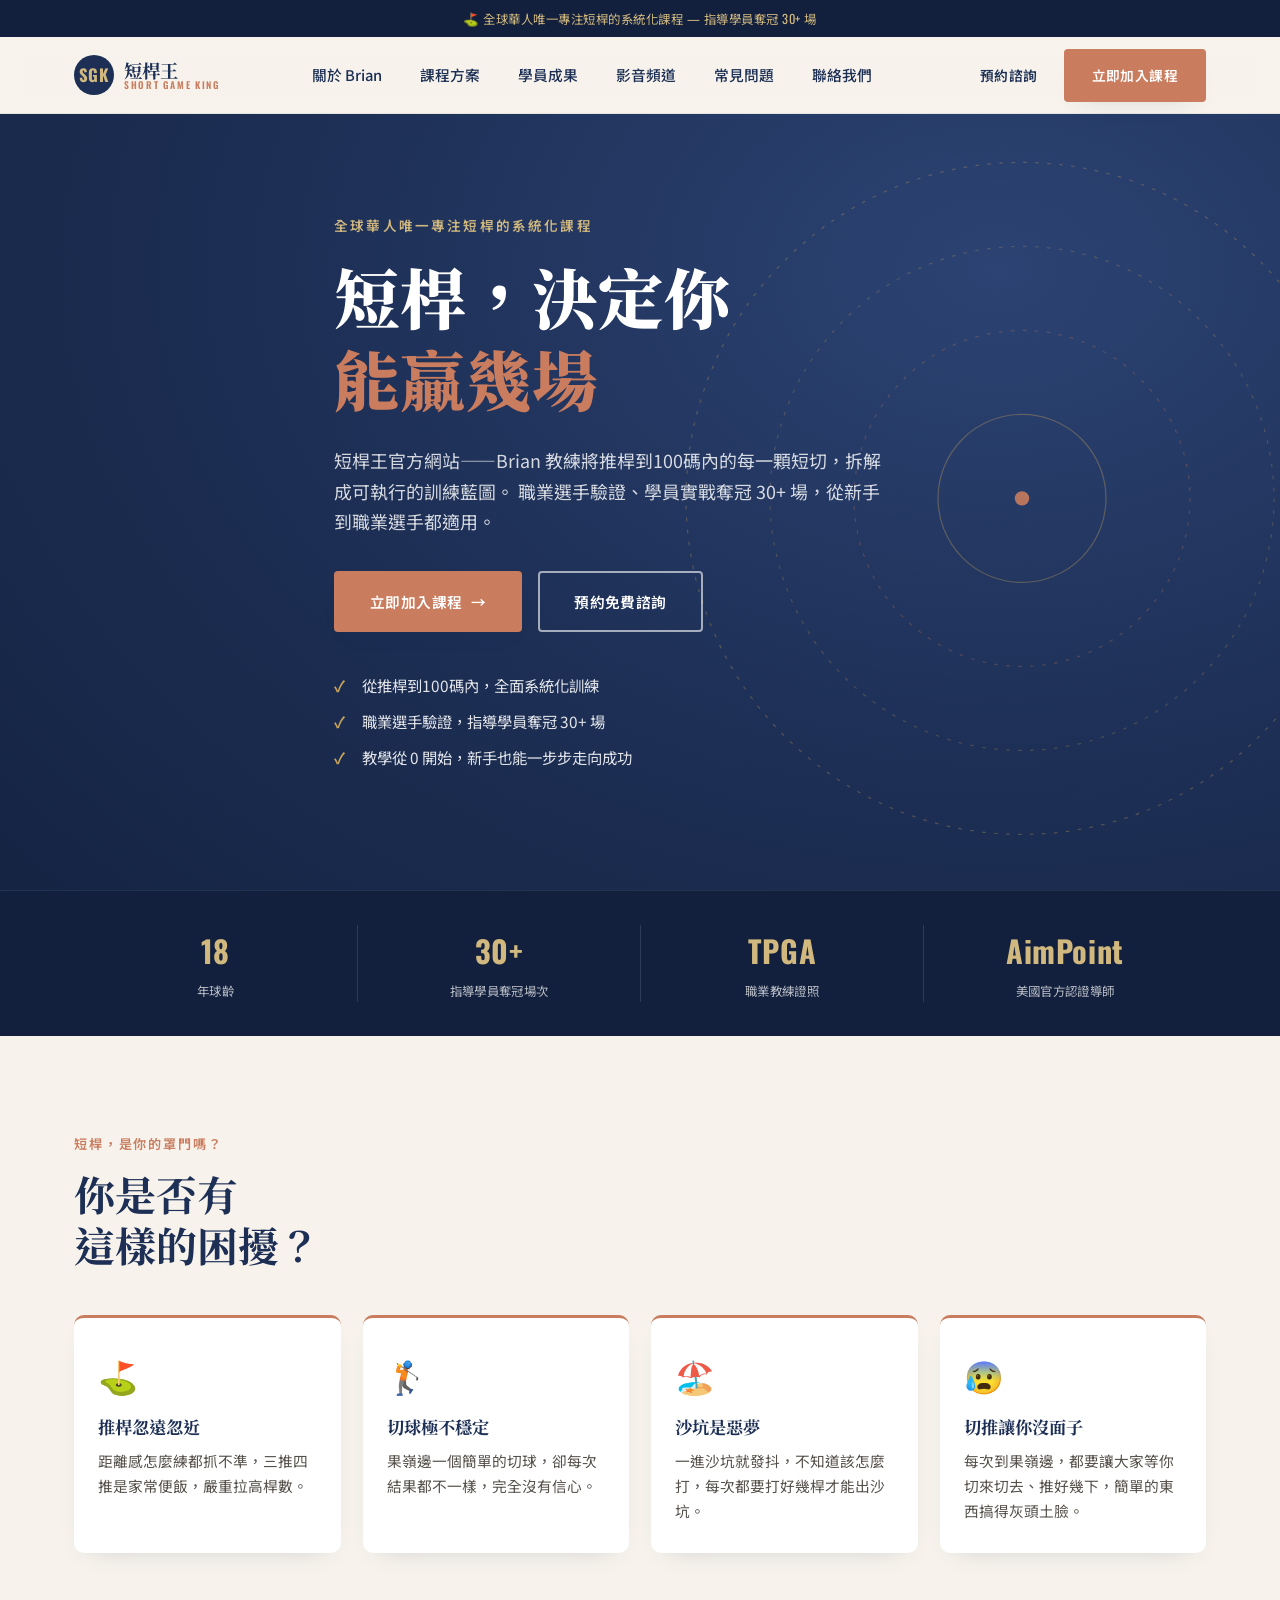
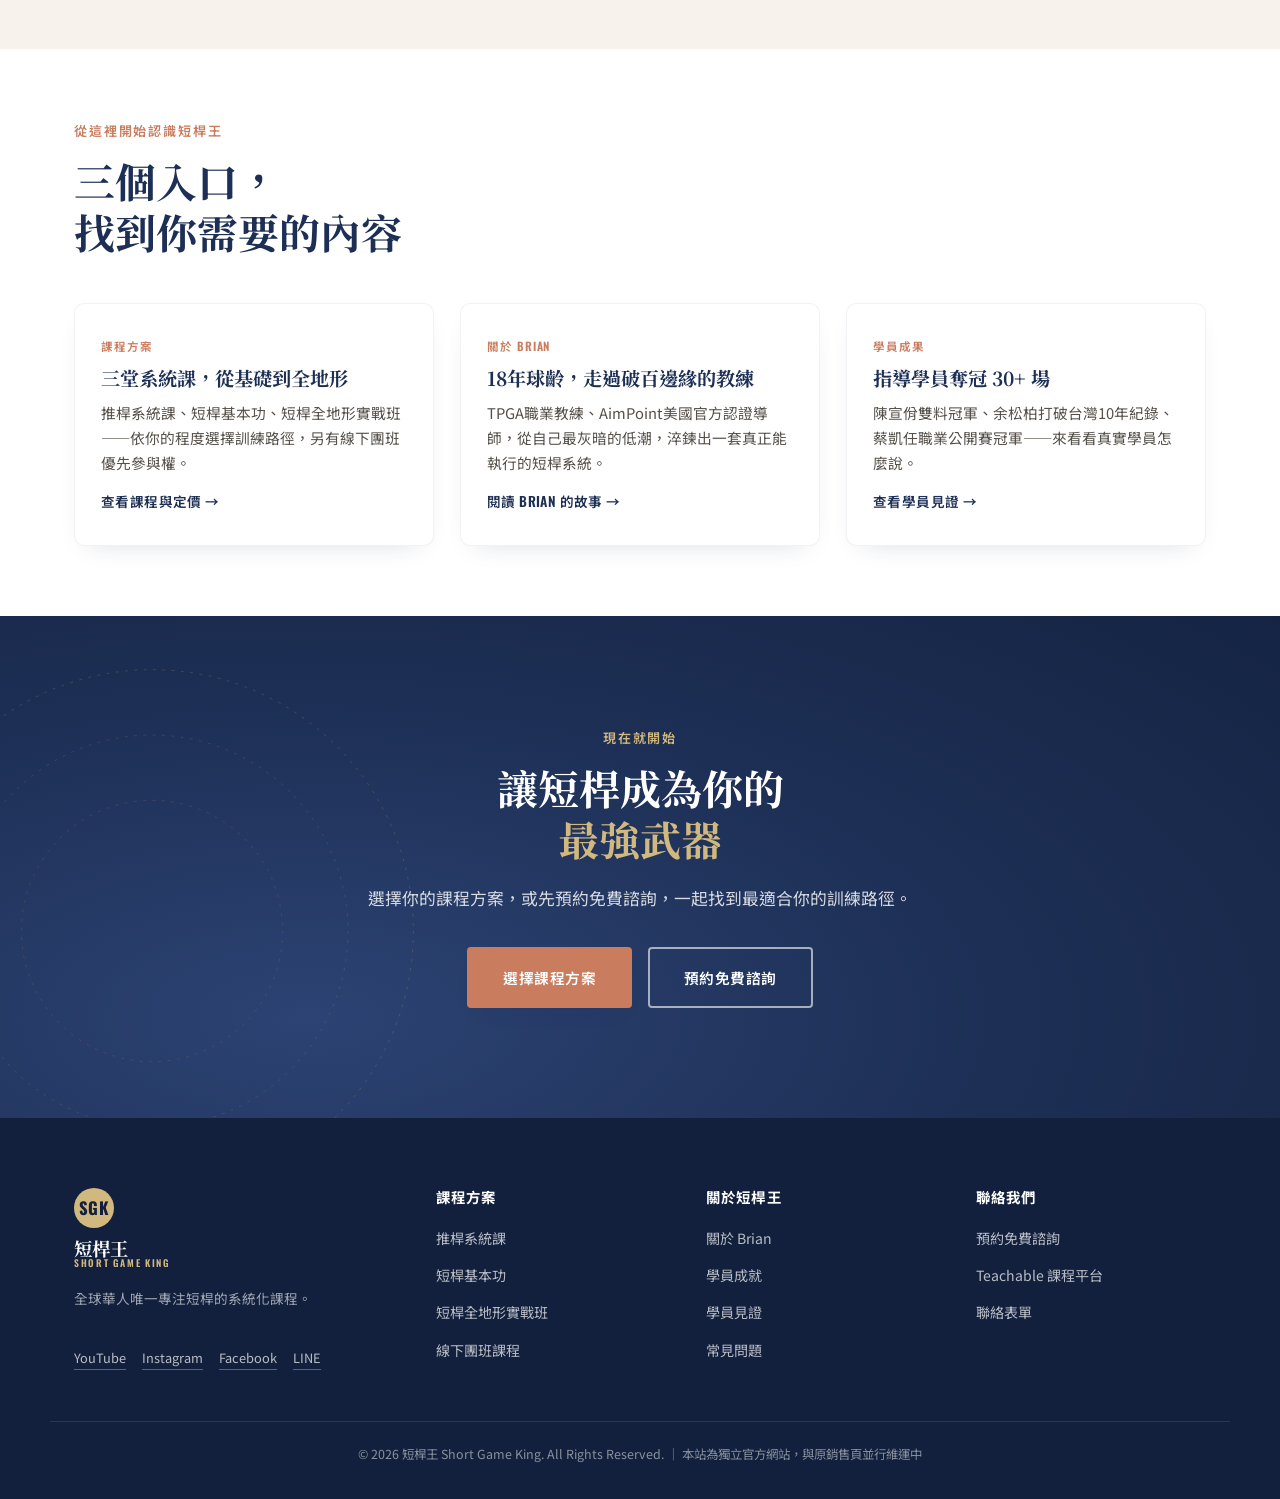
==== commit 0dd44b75: "Fix: Add cache-busting version to script.js on all pages to force reload" ====
--- a/index.html
+++ b/index.html
@@ -158,10 +158,10 @@
       <span class="brand-text">短桿王<em>SHORT GAME KING</em></span>
       <p>全球華人唯一專注短桿的系統化課程。</p>
       <ul class="footer-social">
-        <li><a href="#" id="footer-youtube">YouTube</a></li>
-        <li><a href="#" id="footer-instagram">Instagram</a></li>
-        <li><a href="#" id="footer-facebook">Facebook</a></li>
-        <li><a href="https://lin.ee/q3Zmr3o" target="_blank" rel="noopener">LINE</a></li>
+        <li><a href="#" id="footer-youtube" onclick="return false;">YouTube</a></li>
+        <li><a href="#" id="footer-instagram" onclick="return false;">Instagram</a></li>
+        <li><a href="#" id="footer-facebook" onclick="return false;">Facebook</a></li>
+        <li><a href="#" id="footer-line" onclick="return false;">LINE</a></li>
       </ul>
     </div>
     <div class="footer-col">
@@ -198,6 +198,6 @@
 
 <a href="contact.html" class="sticky-cta">預約免費諮詢</a>
 
-<script src="assets/js/script.js"></script>
+<script src="assets/js/script.js?v=20260811"></script>
 </body>
 </html>
--- a/assets/css/style.css
+++ b/assets/css/style.css
@@ -117,18 +117,27 @@
 .brand-text{ font-family: var(--font-display); font-weight:700; font-size:1.15rem; color: var(--navy); display:flex; flex-direction:column; line-height:1.1; }
 .brand-text em{ font-style:normal; font-family: var(--font-utility); font-size:.6rem; letter-spacing:.18em; color: var(--terracotta); font-weight:600; }
 
-.main-nav ul{ display:flex; gap: 28px; }
+.main-nav ul{ display:flex; gap: 6px; align-items:center; }
 .main-nav > ul > li{ position:relative; }
-.main-nav a{ font-size:.95rem; font-weight:500; color: var(--navy); padding:8px 0; }
-.main-nav > ul > li > a:hover, .main-nav a.is-active{ color: var(--terracotta); }
+.main-nav a{
+  font-size:.92rem; font-weight:500; color: var(--navy);
+  padding: 10px 16px; border-radius: 4px;
+  transition: all .18s ease;
+  display: inline-block;
+  white-space: nowrap;
+}
+.main-nav > ul > li > a{ border-bottom: 2px solid transparent; }
+.main-nav > ul > li > a:hover{ color: var(--terracotta); border-bottom-color: var(--terracotta); }
+.main-nav a.is-active{ color: var(--terracotta); border-bottom-color: var(--terracotta); font-weight:600; }
 .has-dropdown .dropdown{
-  position:absolute; top: 100%; left:50%; transform: translateX(-50%);
+  position:absolute; top: 100%; left:0;
   background: var(--white); border-radius: var(--radius-lg); box-shadow: var(--shadow-card);
-  padding: 10px; min-width: 220px; opacity:0; visibility:hidden; translate: 0 6px;
+  padding: 8px; min-width: 200px; opacity:0; visibility:hidden; translate: 0 6px;
   transition: opacity .18s ease, translate .18s ease, visibility .18s ease;
+  z-index: 100;
 }
 .has-dropdown:hover .dropdown, .has-dropdown:focus-within .dropdown{ opacity:1; visibility:visible; translate:0 0; }
-.dropdown li a{ display:block; padding: 9px 12px; border-radius: 6px; font-size:.88rem; }
+.dropdown li a{ display:block; padding: 10px 14px; border-radius: 4px; font-size:.88rem; white-space: nowrap; }
 .dropdown li a:hover{ background: var(--cream); color: var(--terracotta); }
 
 .header-cta{ display:flex; align-items:center; gap: 10px; flex-shrink:0; }
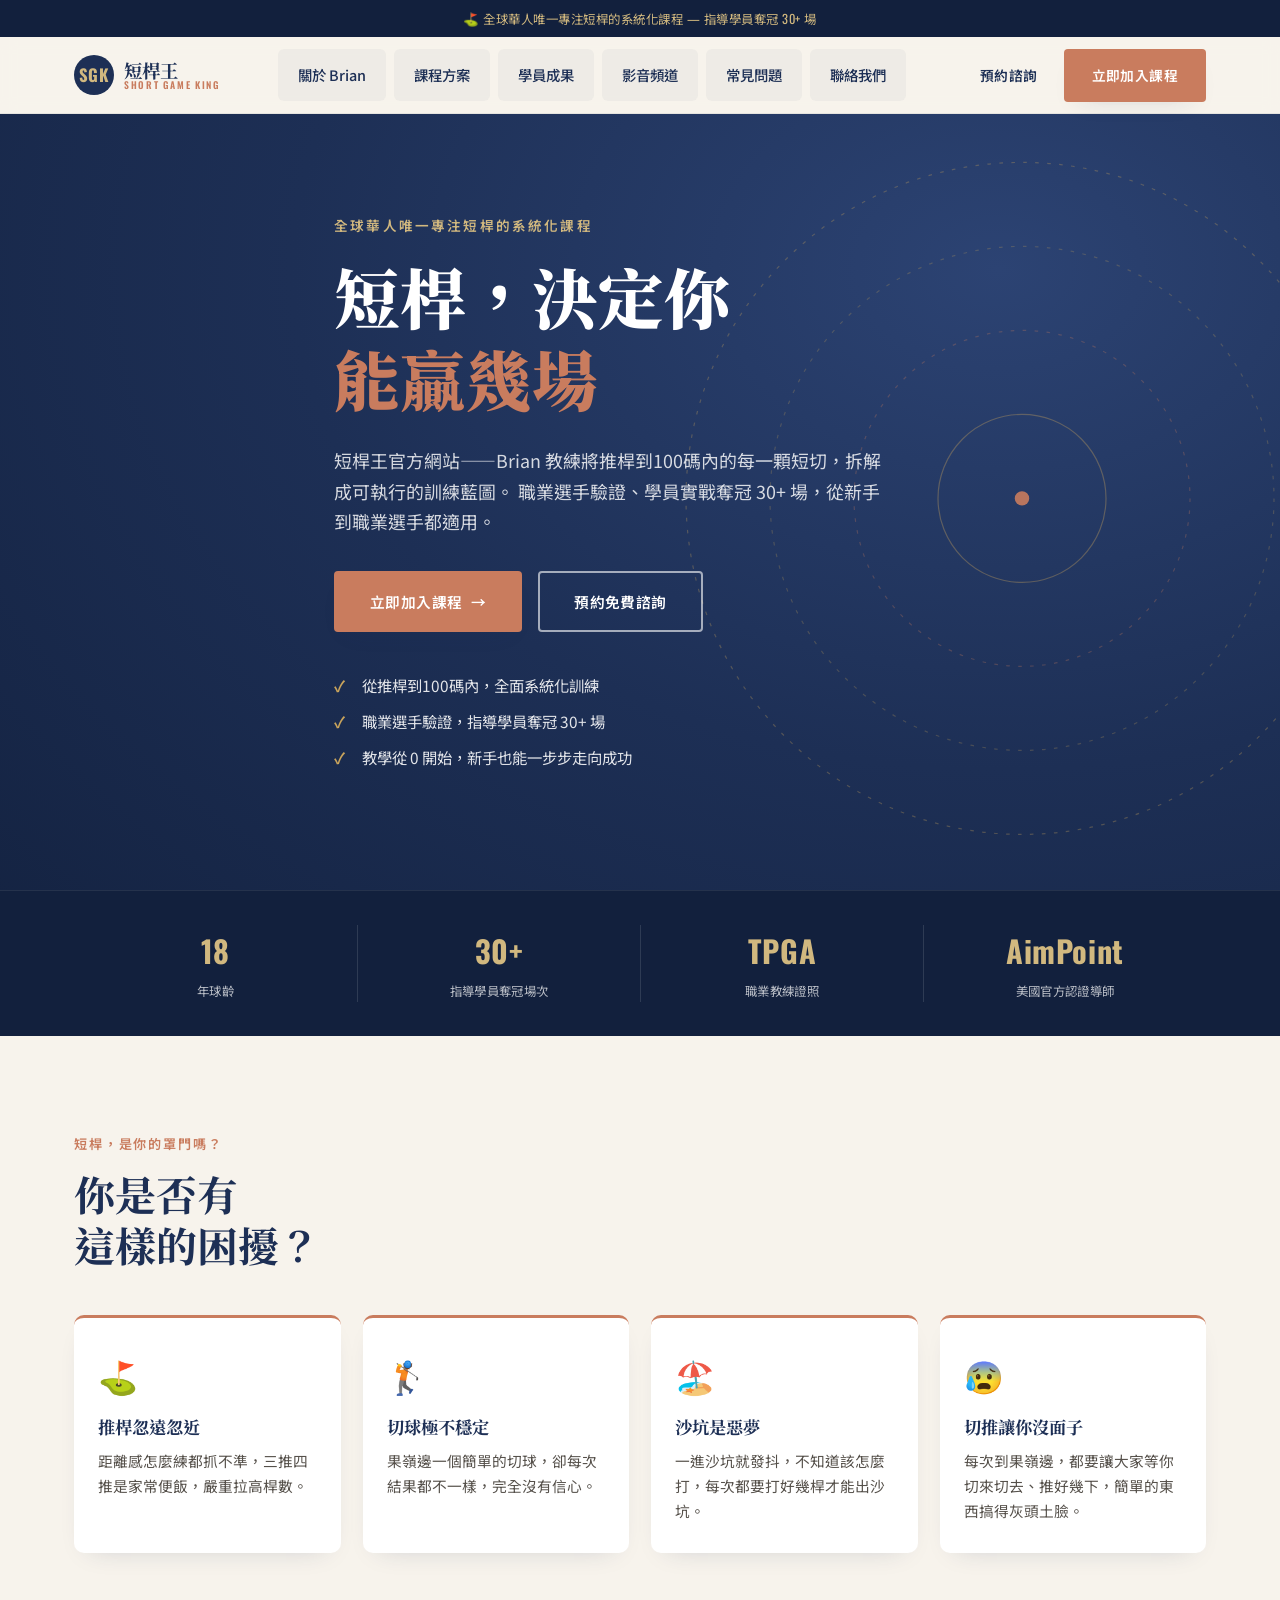
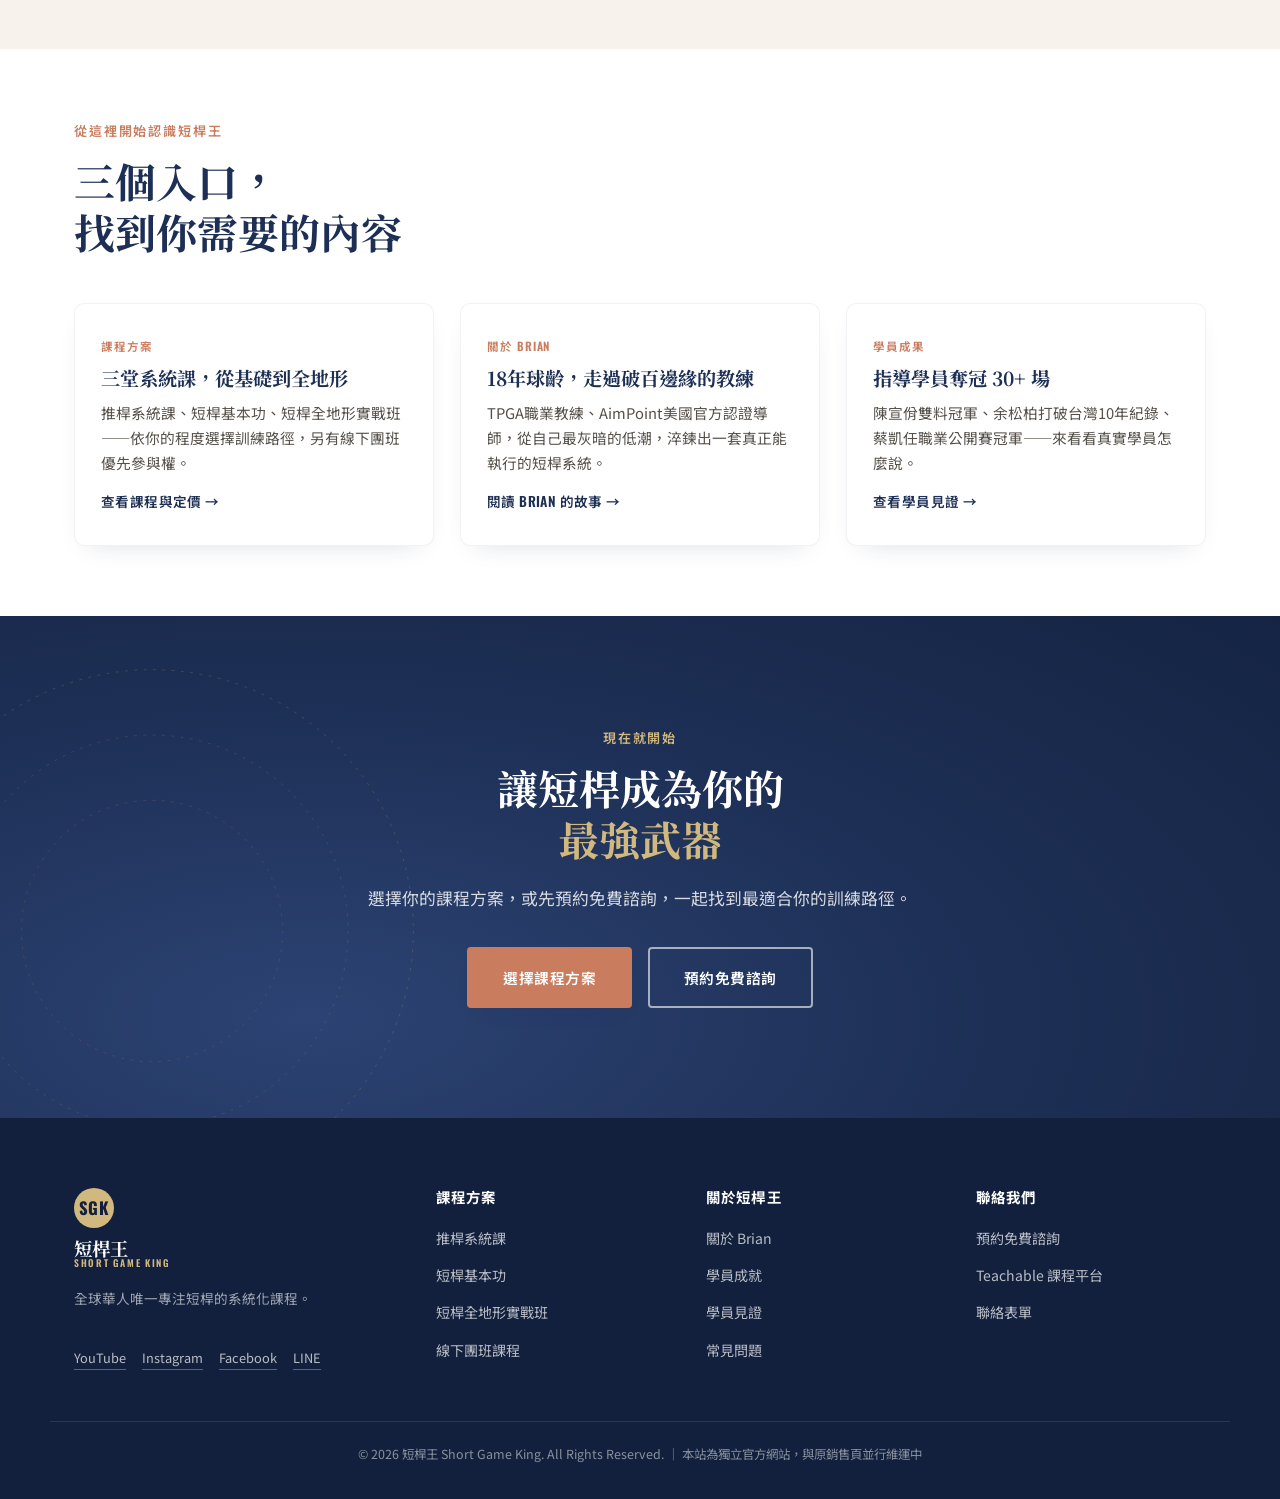
==== commit bfbc54d8: "Style & Fix: Improve navigation menu styling and add CSS cache-busting version" ====
--- a/index.html
+++ b/index.html
@@ -9,7 +9,7 @@
 <link rel="preconnect" href="https://fonts.googleapis.com">
 <link rel="preconnect" href="https://fonts.gstatic.com" crossorigin>
 <link href="https://fonts.googleapis.com/css2?family=Noto+Serif+TC:wght@500;700;900&family=Noto+Sans+TC:wght@400;500;700&family=Oswald:wght@400;500;600;700&display=swap" rel="stylesheet">
-<link rel="stylesheet" href="assets/css/style.css">
+<link rel="stylesheet" href="assets/css/style.css?v=20260811">
 </head>
 <body class="">
 <div class="announce-bar">
--- a/assets/css/style.css
+++ b/assets/css/style.css
@@ -117,18 +117,31 @@
 .brand-text{ font-family: var(--font-display); font-weight:700; font-size:1.15rem; color: var(--navy); display:flex; flex-direction:column; line-height:1.1; }
 .brand-text em{ font-style:normal; font-family: var(--font-utility); font-size:.6rem; letter-spacing:.18em; color: var(--terracotta); font-weight:600; }
 
-.main-nav ul{ display:flex; gap: 6px; align-items:center; }
+.main-nav ul{ display:flex; gap: 8px; align-items:center; }
 .main-nav > ul > li{ position:relative; }
 .main-nav a{
-  font-size:.92rem; font-weight:500; color: var(--navy);
-  padding: 10px 16px; border-radius: 4px;
-  transition: all .18s ease;
+  font-size:.9rem; font-weight:500; color: var(--navy);
+  padding: 12px 18px; border-radius: 6px;
+  transition: all .2s ease;
   display: inline-block;
   white-space: nowrap;
-}
-.main-nav > ul > li > a{ border-bottom: 2px solid transparent; }
-.main-nav > ul > li > a:hover{ color: var(--terracotta); border-bottom-color: var(--terracotta); }
-.main-nav a.is-active{ color: var(--terracotta); border-bottom-color: var(--terracotta); font-weight:600; }
+  background: transparent;
+  border: 2px solid transparent;
+}
+.main-nav > ul > li > a{
+  background: rgba(29,47,85,.04);
+}
+.main-nav > ul > li > a:hover{
+  background: rgba(201,124,94,.08);
+  color: var(--terracotta);
+  border-color: var(--terracotta);
+}
+.main-nav a.is-active{
+  background: rgba(201,124,94,.12);
+  color: var(--terracotta);
+  border-color: var(--terracotta);
+  font-weight:600;
+}
 .has-dropdown .dropdown{
   position:absolute; top: 100%; left:0;
   background: var(--white); border-radius: var(--radius-lg); box-shadow: var(--shadow-card);
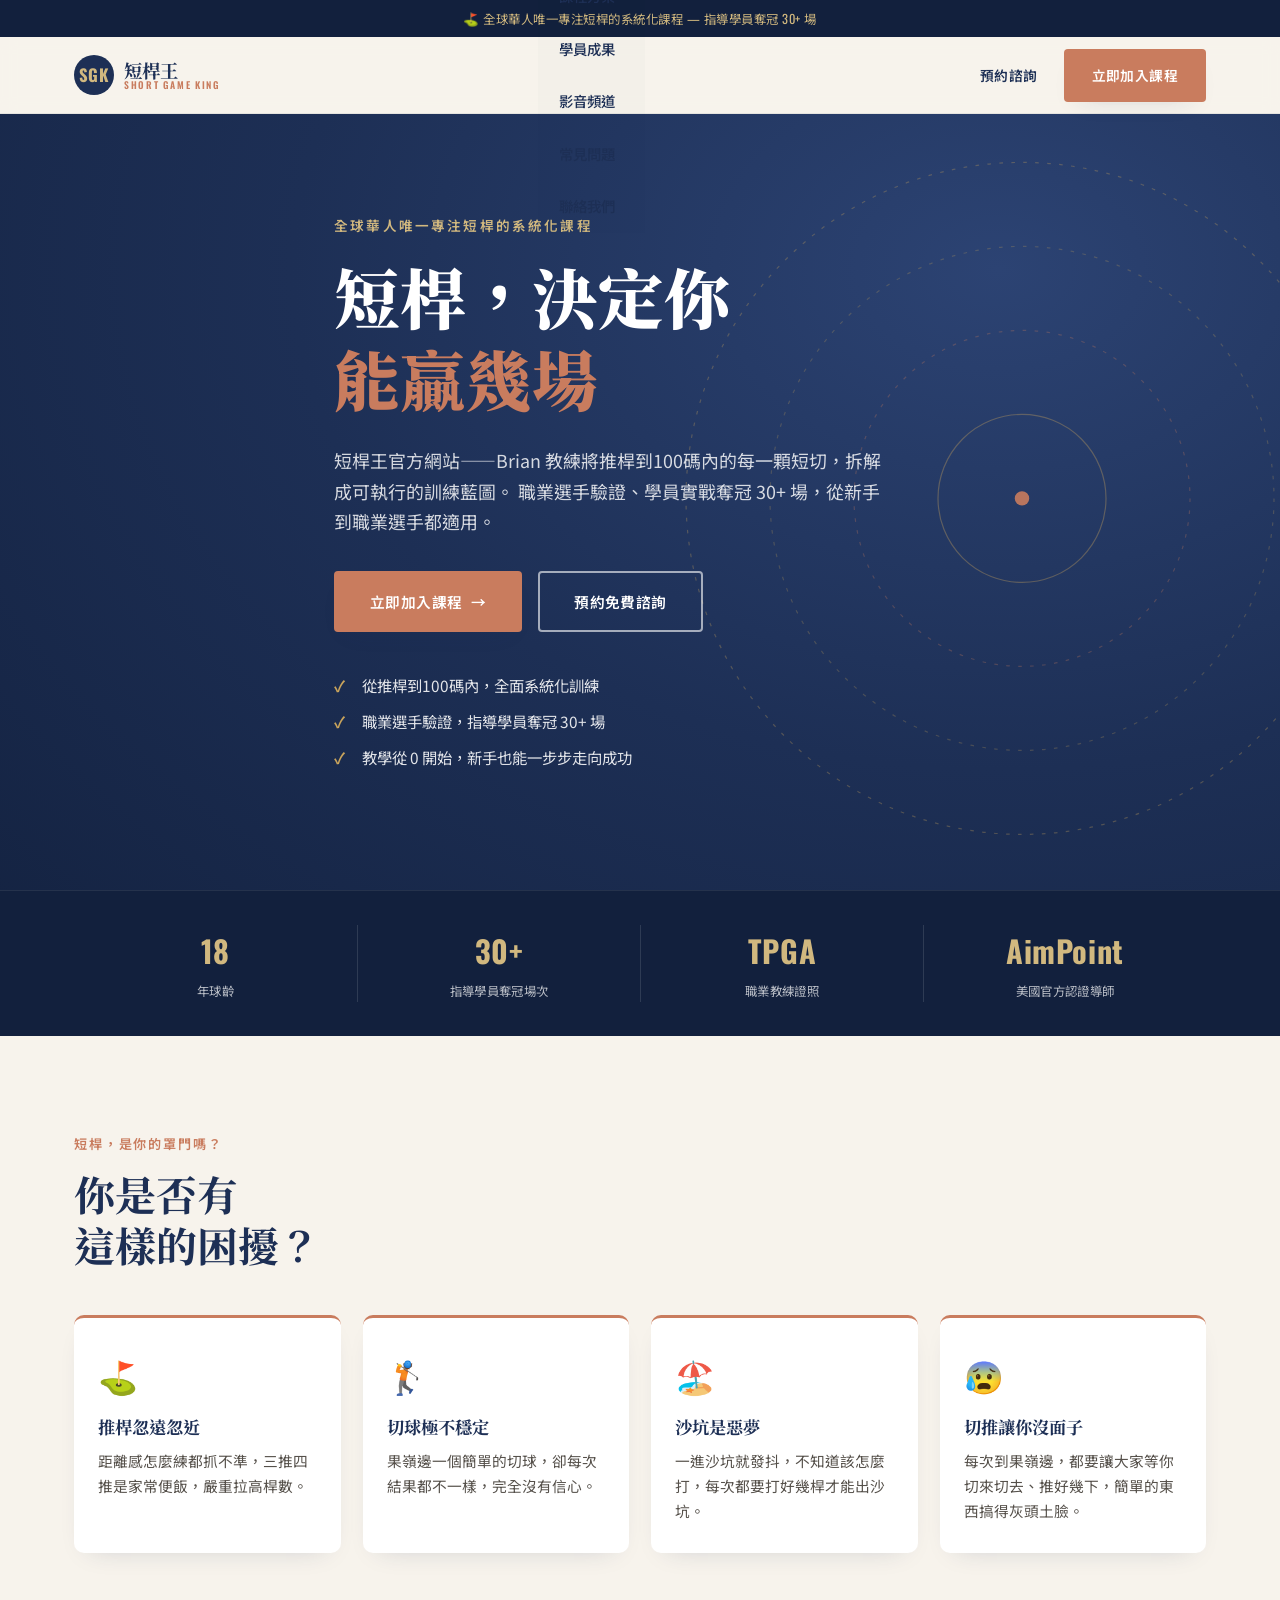
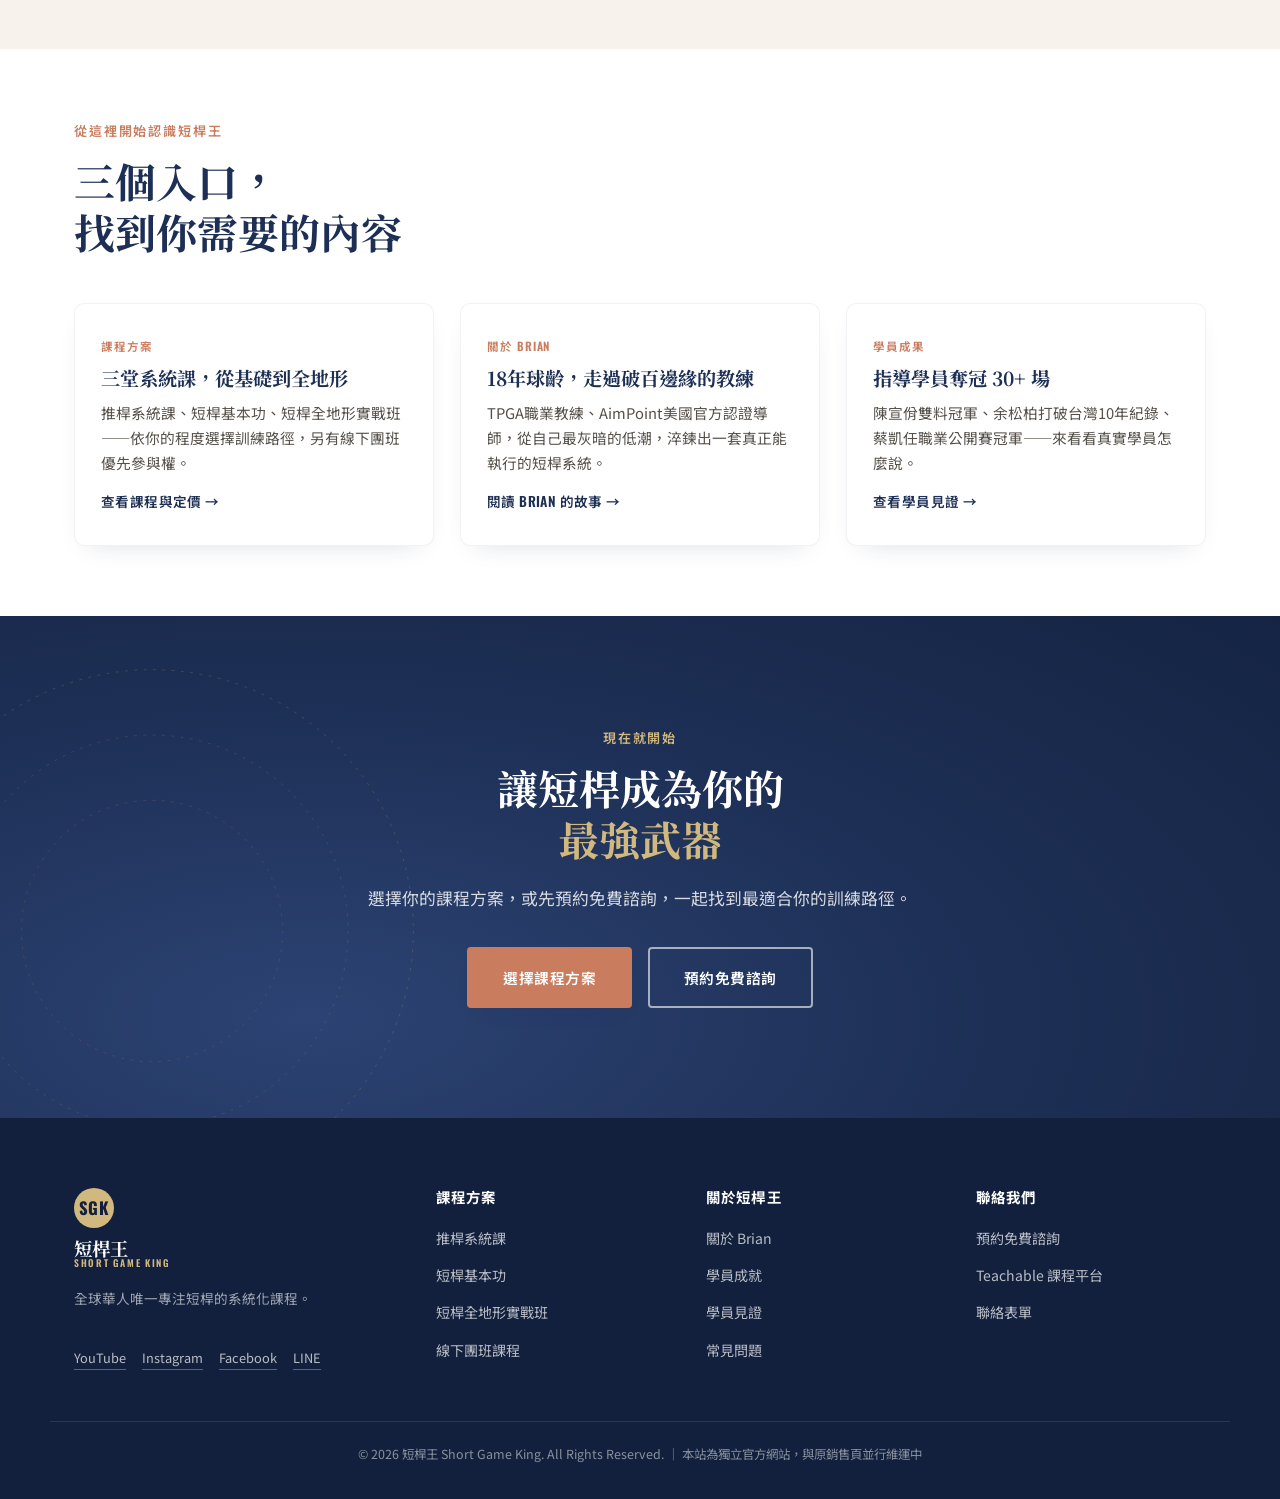
==== commit f2ac8a34: "Fix: Replace JavaScript-based social links with direct URLs and change navigation to vertical layout" ====
--- a/index.html
+++ b/index.html
@@ -158,10 +158,10 @@
       <span class="brand-text">短桿王<em>SHORT GAME KING</em></span>
       <p>全球華人唯一專注短桿的系統化課程。</p>
       <ul class="footer-social">
-        <li><a href="#" id="footer-youtube" onclick="return false;">YouTube</a></li>
-        <li><a href="#" id="footer-instagram" onclick="return false;">Instagram</a></li>
-        <li><a href="#" id="footer-facebook" onclick="return false;">Facebook</a></li>
-        <li><a href="#" id="footer-line" onclick="return false;">LINE</a></li>
+        <li><a href="https://www.youtube.com/@brianchengolf_tw" target="_blank" rel="noopener">YouTube</a></li>
+        <li><a href="https://www.instagram.com/shortgameking_tw?igsh=MWJzM2I5MXhudzVlNw%3D%3D&utm_source=qr" target="_blank" rel="noopener">Instagram</a></li>
+        <li><a href="https://www.facebook.com/share/1QDHkkzdcK/?mibextid=wwXIfr" target="_blank" rel="noopener">Facebook</a></li>
+        <li><a href="https://lin.ee/q3Zmr3o" target="_blank" rel="noopener">LINE</a></li>
       </ul>
     </div>
     <div class="footer-col">
--- a/assets/css/style.css
+++ b/assets/css/style.css
@@ -117,29 +117,30 @@
 .brand-text{ font-family: var(--font-display); font-weight:700; font-size:1.15rem; color: var(--navy); display:flex; flex-direction:column; line-height:1.1; }
 .brand-text em{ font-style:normal; font-family: var(--font-utility); font-size:.6rem; letter-spacing:.18em; color: var(--terracotta); font-weight:600; }
 
-.main-nav ul{ display:flex; gap: 8px; align-items:center; }
-.main-nav > ul > li{ position:relative; }
+.main-nav ul{ display:flex; flex-direction:column; gap: 0; align-items:flex-start; }
+.main-nav > ul > li{ position:relative; width:100%; }
 .main-nav a{
   font-size:.9rem; font-weight:500; color: var(--navy);
-  padding: 12px 18px; border-radius: 6px;
+  padding: 14px 18px; border-radius: 0;
   transition: all .2s ease;
-  display: inline-block;
+  display: block;
   white-space: nowrap;
   background: transparent;
-  border: 2px solid transparent;
+  border-left: 3px solid transparent;
+  width:100%;
 }
 .main-nav > ul > li > a{
-  background: rgba(29,47,85,.04);
+  background: rgba(29,47,85,.02);
 }
 .main-nav > ul > li > a:hover{
   background: rgba(201,124,94,.08);
   color: var(--terracotta);
-  border-color: var(--terracotta);
+  border-left-color: var(--terracotta);
 }
 .main-nav a.is-active{
   background: rgba(201,124,94,.12);
   color: var(--terracotta);
-  border-color: var(--terracotta);
+  border-left-color: var(--terracotta);
   font-weight:600;
 }
 .has-dropdown .dropdown{
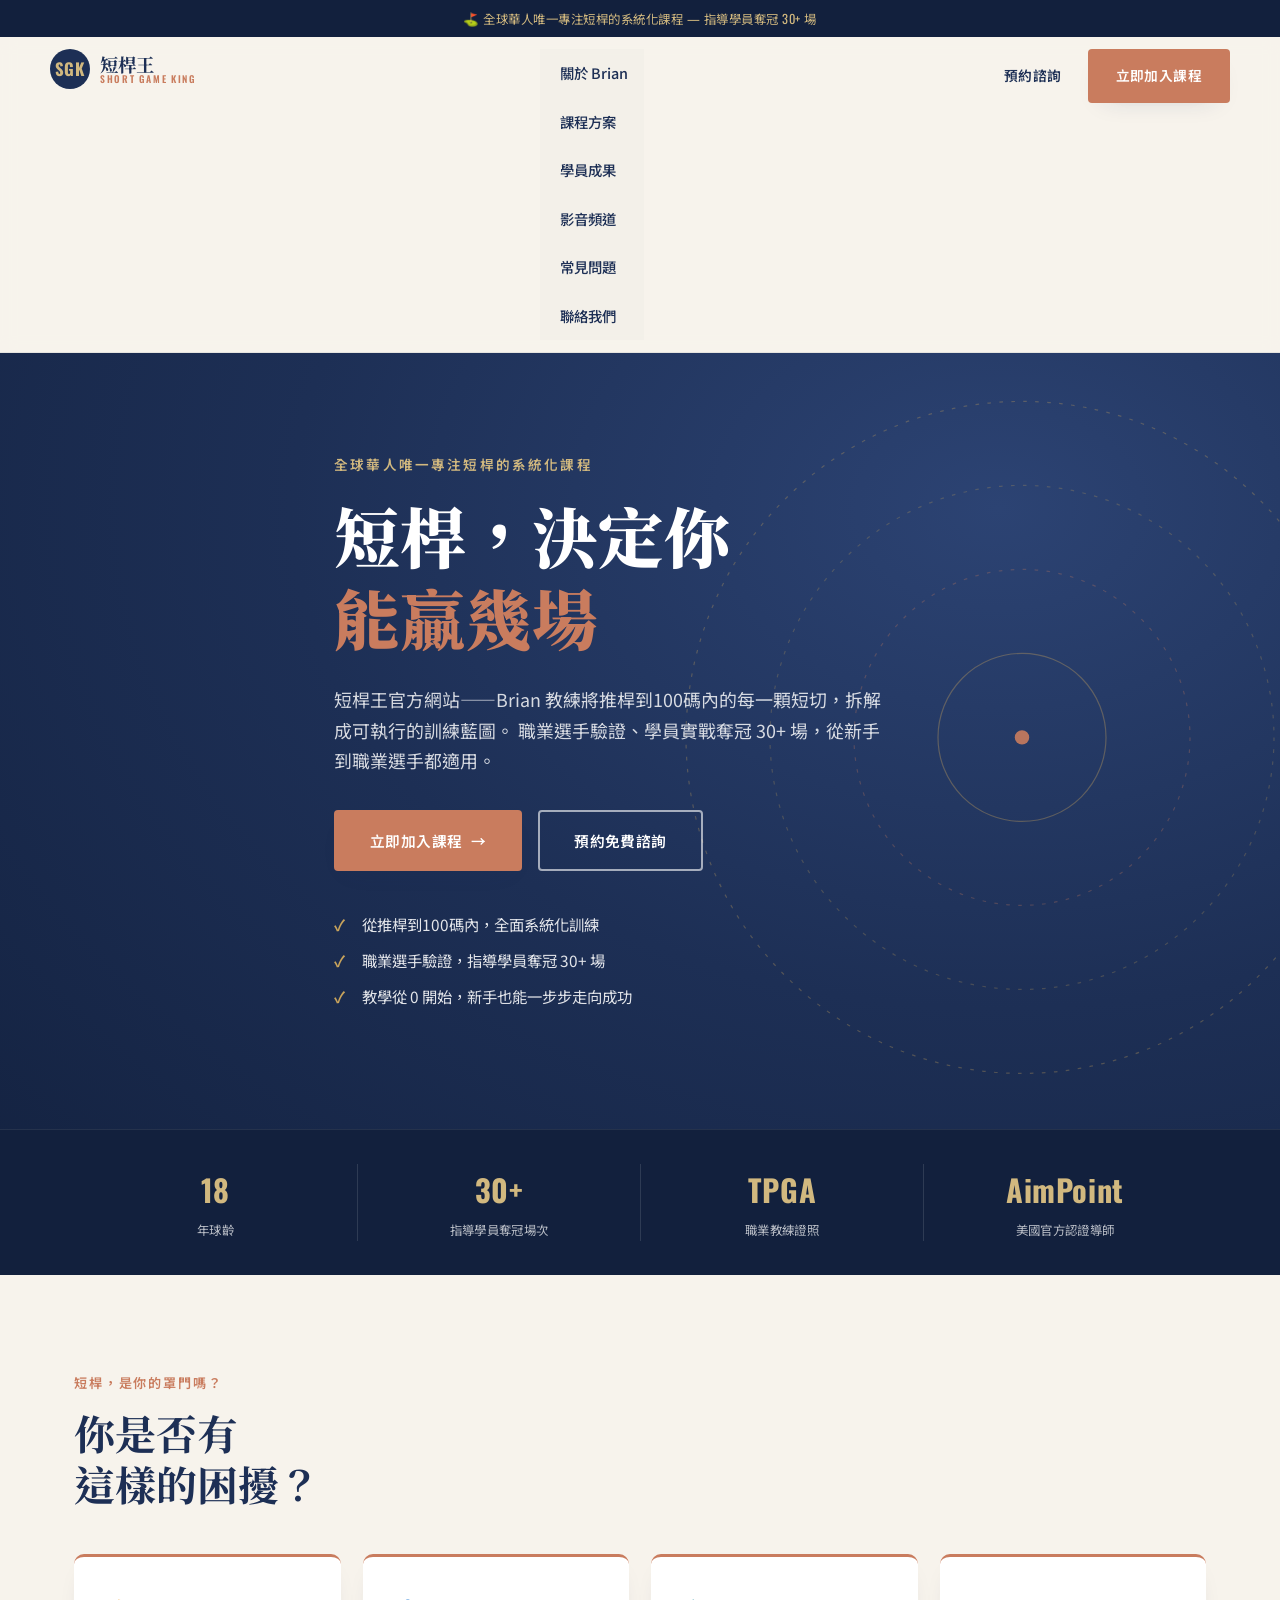
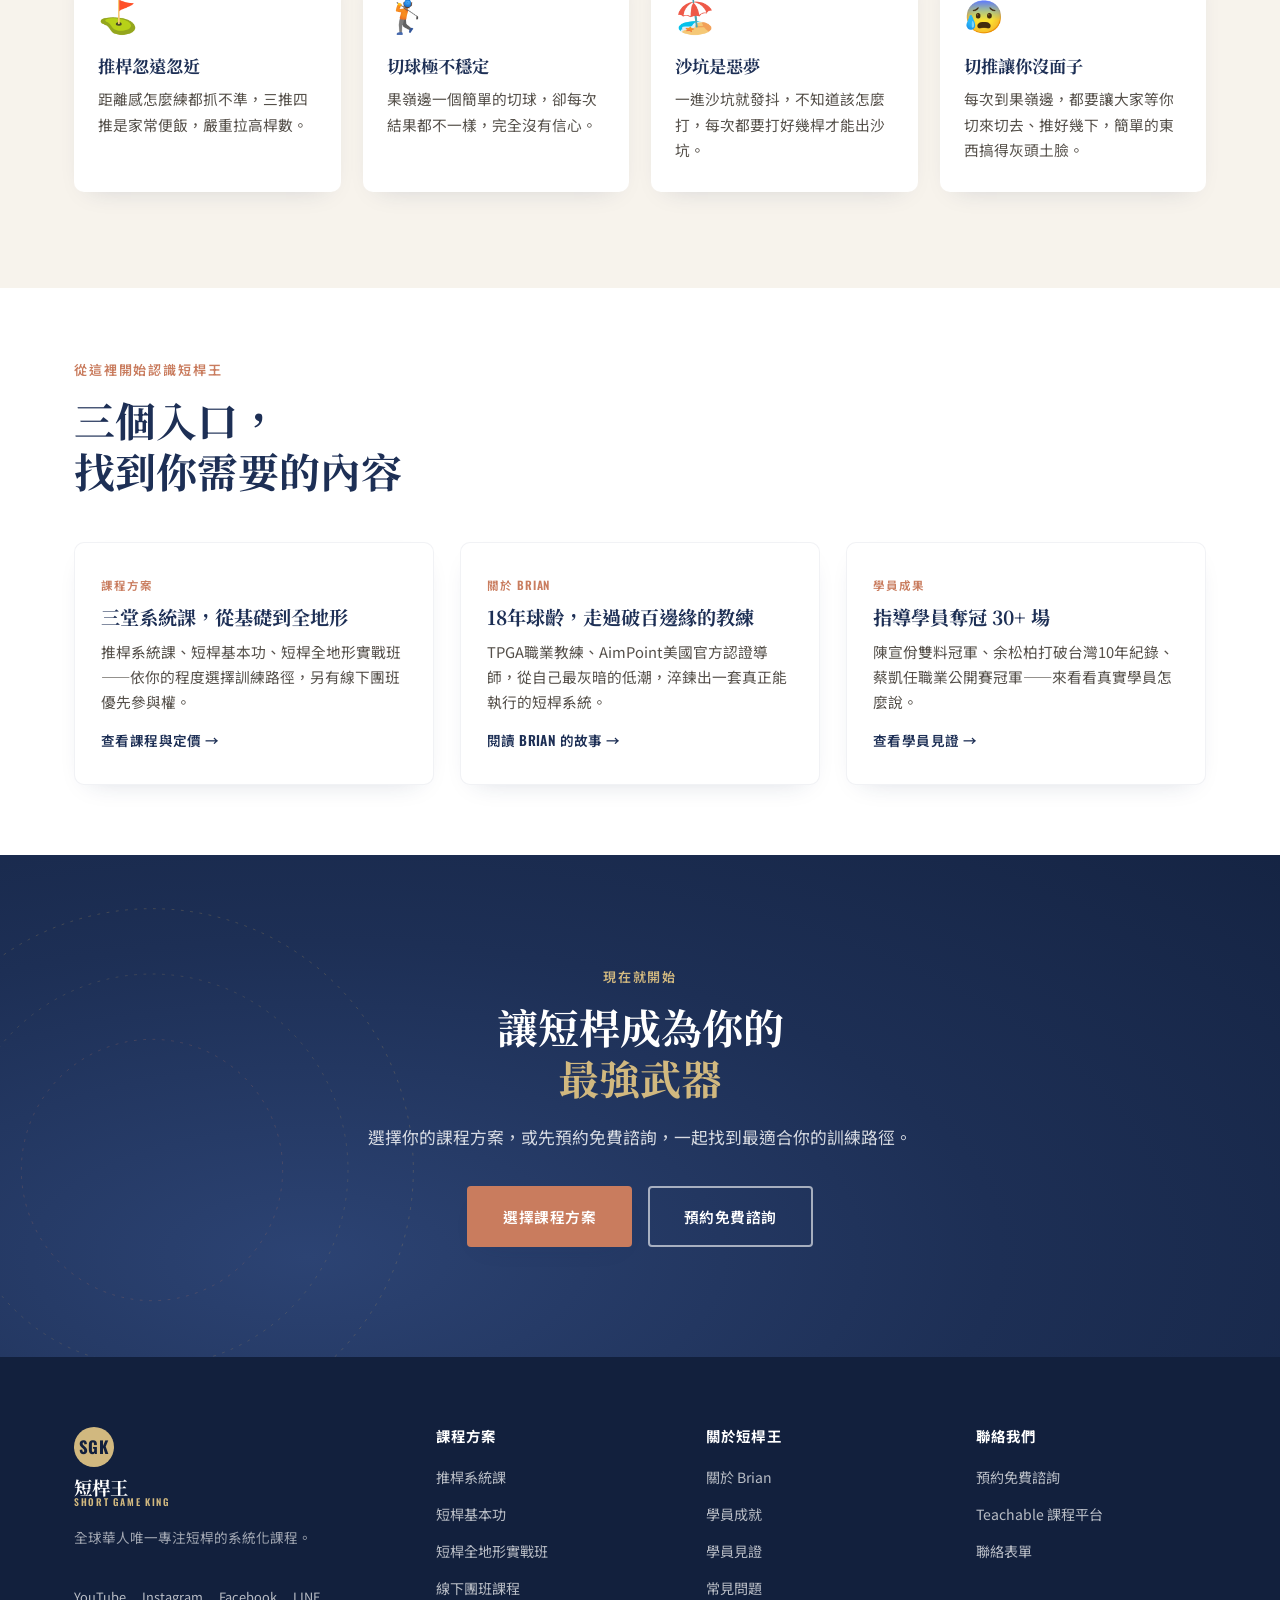
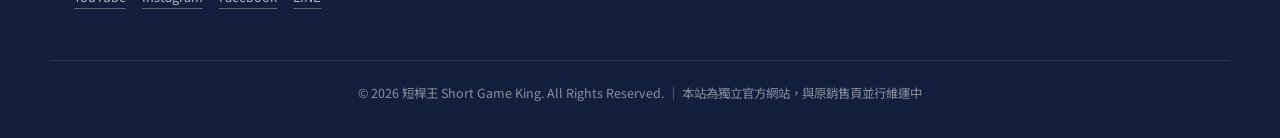
==== commit 516e6927: "Force cache clear: Update all version timestamps" ====
--- a/index.html
+++ b/index.html
@@ -9,7 +9,7 @@
 <link rel="preconnect" href="https://fonts.googleapis.com">
 <link rel="preconnect" href="https://fonts.gstatic.com" crossorigin>
 <link href="https://fonts.googleapis.com/css2?family=Noto+Serif+TC:wght@500;700;900&family=Noto+Sans+TC:wght@400;500;700&family=Oswald:wght@400;500;600;700&display=swap" rel="stylesheet">
-<link rel="stylesheet" href="assets/css/style.css?v=20260811">
+<link rel="stylesheet" href="assets/css/style.css?v=1786423031">
 </head>
 <body class="">
 <div class="announce-bar">
@@ -198,6 +198,6 @@
 
 <a href="contact.html" class="sticky-cta">預約免費諮詢</a>
 
-<script src="assets/js/script.js?v=20260811"></script>
+<script src="assets/js/script.js?v=1786423031"></script>
 </body>
 </html>
--- a/assets/css/style.css
+++ b/assets/css/style.css
@@ -106,7 +106,7 @@
   background: rgba(247,243,236,.92); backdrop-filter: blur(8px);
   border-bottom: 1px solid rgba(29,47,85,.08);
 }
-.header-inner{ display:flex; align-items:center; justify-content:space-between; gap: 24px; height: 76px; }
+.header-inner{ display:flex; align-items:flex-start; justify-content:space-between; gap: 24px; height: auto; padding: 12px 0; }
 .brand{ display:flex; align-items:center; gap:10px; flex-shrink:0; }
 .brand-mark{
   font-family: var(--font-utility); font-weight:700; font-size:1.05rem;
@@ -117,23 +117,26 @@
 .brand-text{ font-family: var(--font-display); font-weight:700; font-size:1.15rem; color: var(--navy); display:flex; flex-direction:column; line-height:1.1; }
 .brand-text em{ font-style:normal; font-family: var(--font-utility); font-size:.6rem; letter-spacing:.18em; color: var(--terracotta); font-weight:600; }
 
-.main-nav ul{ display:flex; flex-direction:column; gap: 0; align-items:flex-start; }
-.main-nav > ul > li{ position:relative; width:100%; }
+.main-nav{
+  display: block !important;
+  flex: 0 0 auto !important;
+}
+.main-nav ul{ display:flex !important; flex-direction:column !important; gap: 0 !important; align-items:stretch !important; width: auto; }
+.main-nav > ul > li{ position:relative; display: block; }
 .main-nav a{
   font-size:.9rem; font-weight:500; color: var(--navy);
-  padding: 14px 18px; border-radius: 0;
+  padding: 12px 16px; border-radius: 0;
   transition: all .2s ease;
   display: block;
   white-space: nowrap;
   background: transparent;
-  border-left: 3px solid transparent;
-  width:100%;
+  border-left: 4px solid transparent;
 }
 .main-nav > ul > li > a{
   background: rgba(29,47,85,.02);
 }
 .main-nav > ul > li > a:hover{
-  background: rgba(201,124,94,.08);
+  background: rgba(201,124,94,.1);
   color: var(--terracotta);
   border-left-color: var(--terracotta);
 }
